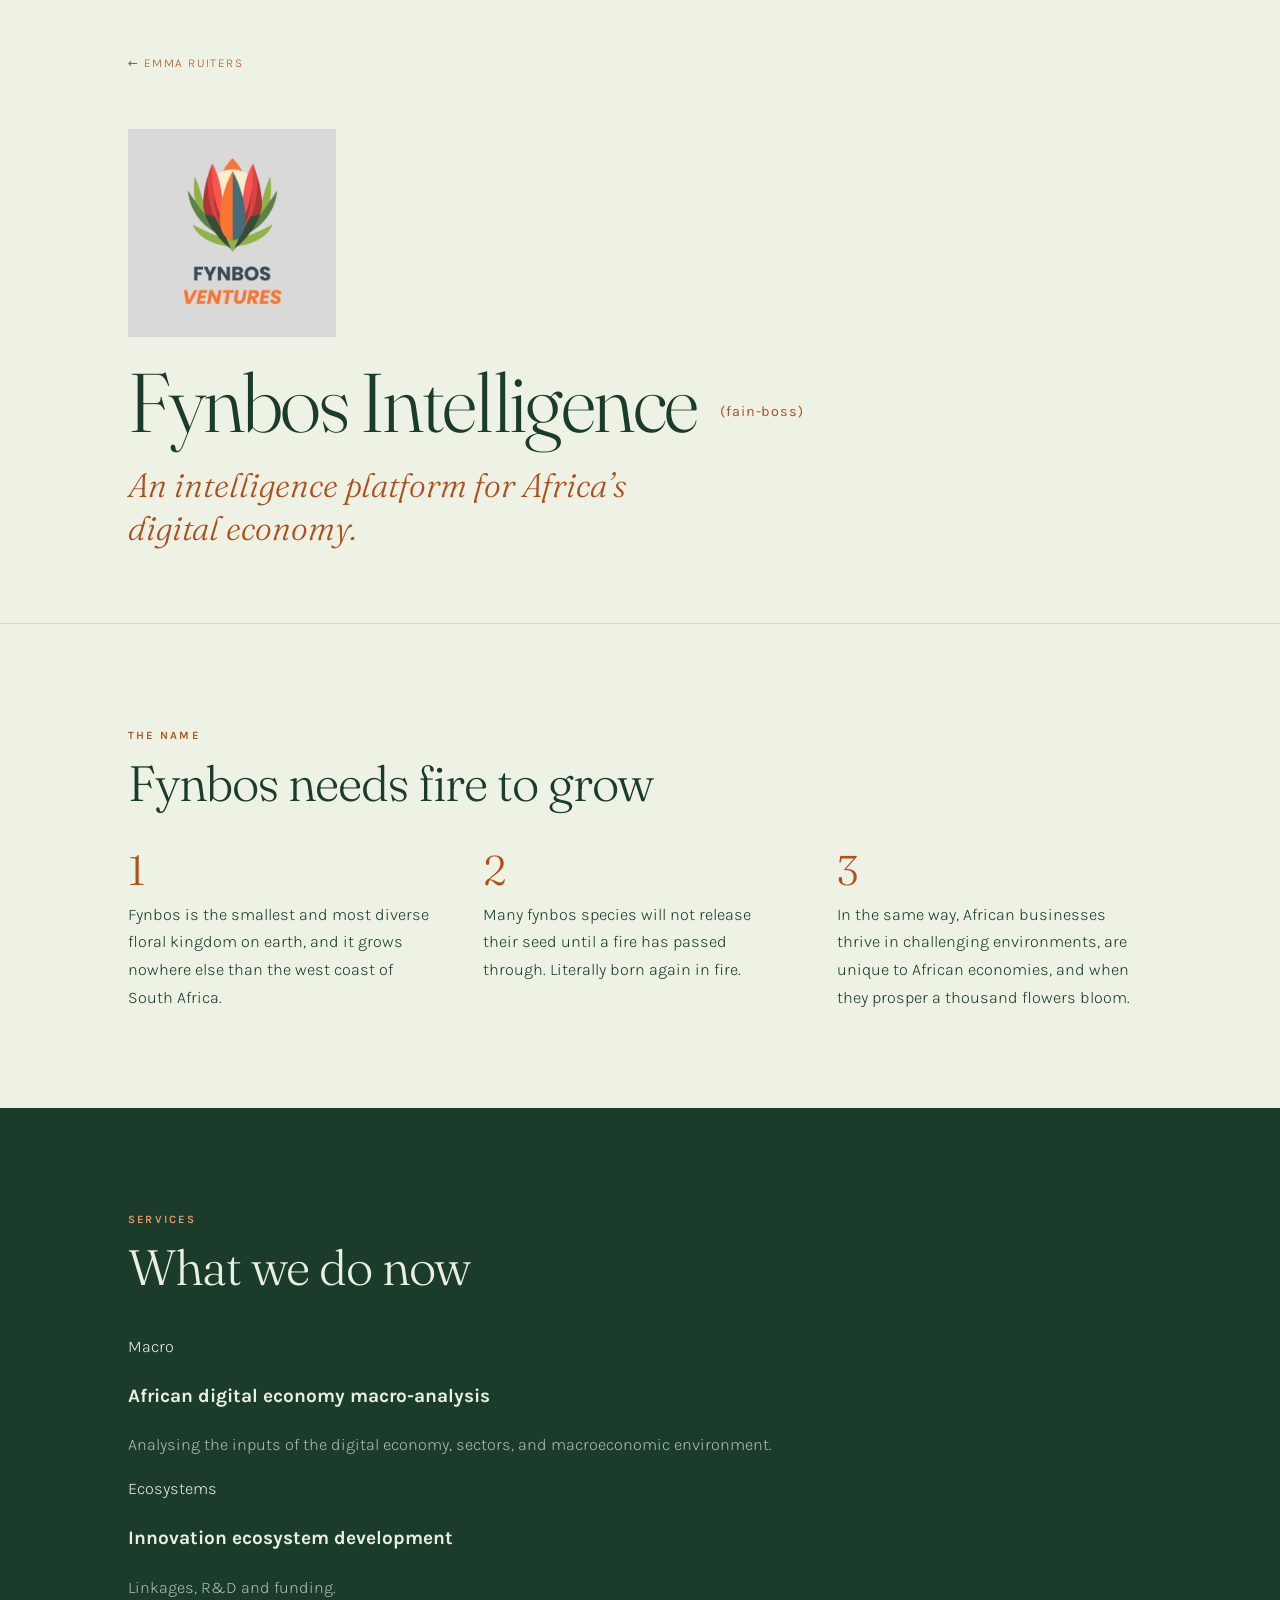
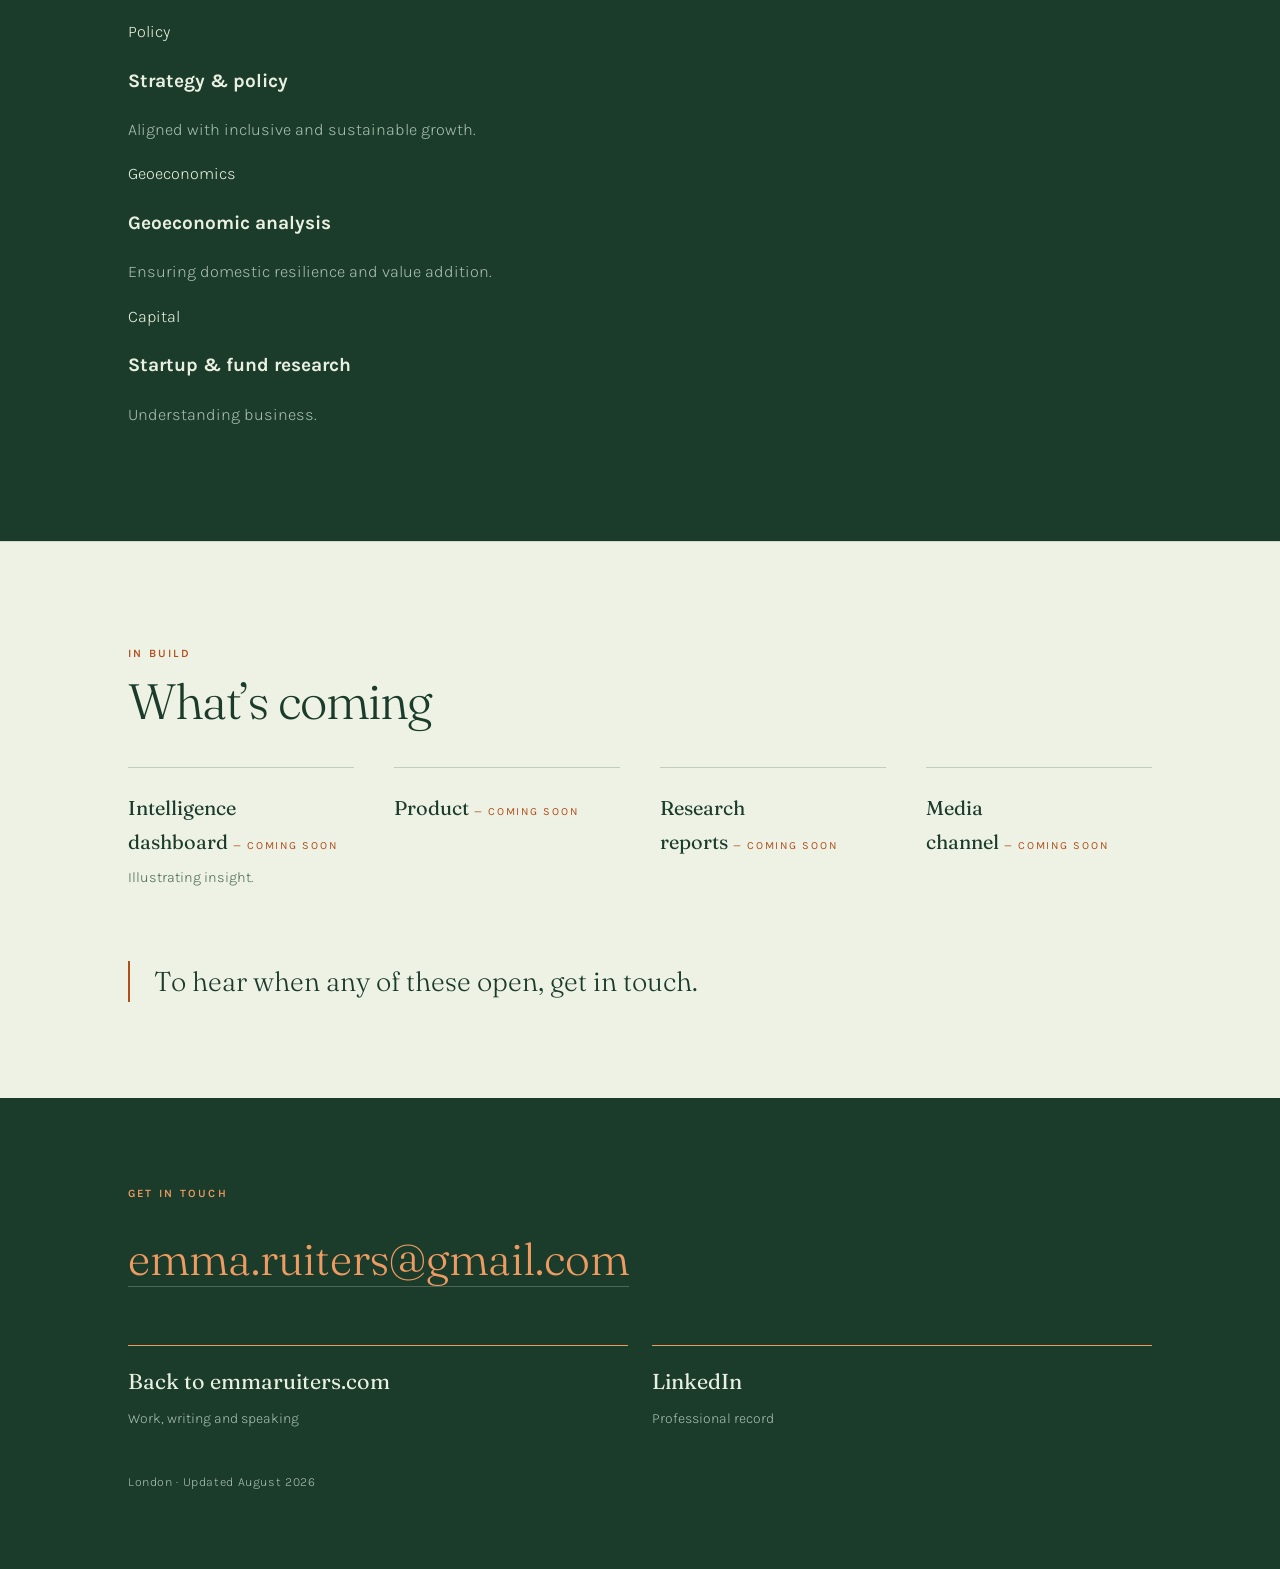
==== fynbos.html @ e7393986 "Add files via upload" ====
<!DOCTYPE html>
<!--
  ================================================================
  fynbos.html
  Styling comes from style.css, shared with every page.
  Search for TODO to find what needs writing.
  Photos go in images/fynbos/ and vanish cleanly if missing.
  ================================================================
-->
<html lang="en-GB">
<head>
<meta charset="utf-8">
<meta name="viewport" content="width=device-width, initial-scale=1">

<title>Fynbos Intelligence — Emma Ruiters</title>
<meta name="description" content="Fynbos Intelligence is an intelligence platform for Africa&rsquo;s digital economy: a data tool, a business pipeline directory and an angel network. Founded by Emma Ruiters.">
<link rel="canonical" href="https://emmaruiters.com/fynbos.html">
<meta name="theme-color" content="#EDF2E4">

<meta property="og:type" content="website">
<meta property="og:title" content="Fynbos Intelligence — Emma Ruiters">
<meta property="og:description" content="Fynbos Intelligence is an intelligence platform for Africa&rsquo;s digital economy: a data tool, a business pipeline directory and an angel network. Founded by Emma Ruiters.">
<meta property="og:url" content="https://emmaruiters.com/fynbos.html">

<link rel="icon" href="data:image/svg+xml,%3Csvg%20xmlns%3D%27http%3A%2F%2Fwww.w3.org%2F2000%2Fsvg%27%20viewBox%3D%270%200%2064%2064%27%3E%3Crect%20width%3D%2764%27%20height%3D%2764%27%20rx%3D%2711%27%20fill%3D%27%231B3B2B%27%2F%3E%3Crect%20y%3D%2752%27%20width%3D%2764%27%20height%3D%2712%27%20fill%3D%27%23B14E1B%27%2F%3E%3Cg%20fill%3D%27%23EDF2E4%27%3E%3Crect%20x%3D%2719%27%20y%3D%2714%27%20width%3D%279%27%20height%3D%2736%27%2F%3E%3Crect%20x%3D%2719%27%20y%3D%2714%27%20width%3D%2727%27%20height%3D%278%27%2F%3E%3Crect%20x%3D%2719%27%20y%3D%2728%27%20width%3D%2721%27%20height%3D%277%27%2F%3E%3Crect%20x%3D%2719%27%20y%3D%2742%27%20width%3D%2727%27%20height%3D%278%27%2F%3E%3C%2Fg%3E%3C%2Fsvg%3E" type="image/svg+xml">
<link rel="icon" href="/favicon.ico" sizes="any">
<link rel="apple-touch-icon" href="/apple-touch-icon.png">

<link rel="preconnect" href="https://fonts.googleapis.com">
<link rel="preconnect" href="https://fonts.gstatic.com" crossorigin>
<link href="https://fonts.googleapis.com/css2?family=Fraunces:opsz,wght@9..144,300;9..144,400;9..144,500;9..144,600&family=Karla:wght@300;400;500;600&display=swap" rel="stylesheet">

<link rel="stylesheet" href="/style.css">

<script>
function quiet(img){ img.onerror = null; var b = img.parentNode; if(b) b.remove(); }
</script>
</head>

<body>

<header class="fhero">
  <div class="wrap">
    <a class="crumb" href="/">&larr; Emma Ruiters</a>
    <div class="fhero-mark">
      <img src="images/fynbos.png" alt="Fynbos Intelligence" onerror="quiet(this)">
    </div>
    <h1>Fynbos Intelligence <span class="pron">fain-boss</span></h1>
    <p class="fhero-line">An intelligence platform for Africa&rsquo;s digital economy.</p>
  </div>
</header>

<!-- ═══ BANNER 1 ══════════════════════════════════════════════ -->
<section class="banner">
  <img src="images/fynbos/pexels-enginakyurt-31031546.jpg" alt="" onerror="quiet(this)">
  <div class="banner-txt"><span>TODO &mdash; banner one name</span></div>
</section>

<!-- ═══ NARRATIVE ═════════════════════════════════════════════ -->
<section class="band" id="narrative">
  <div class="wrap">
    <span class="label">The name</span>
    <h2 class="sec">Fynbos needs fire to grow</h2>

    <ol class="narr">
      <li>
        <p>Fynbos is the smallest and most diverse floral kingdom on earth, and it grows nowhere else than the west coast of South Africa.</p>
      </li>
      <li>
        <p>Many fynbos species will not release their seed until a fire has passed through. Literally born again in fire.</p>
      </li>
      <li>
        <p>In the same way, African businesses thrive in challenging environments, are unique to African economies, and when they prosper a thousand flowers bloom.</p>
      </li>
    </ol>
  </div>
</section>

<!-- ═══ BANNER 2 ══════════════════════════════════════════════ -->
<section class="banner">
  <img src="images/fynbos/pexels-marlinclark-2704426.jpg" alt="" onerror="quiet(this)">
  <div class="banner-txt"><span>TODO &mdash; banner two name</span></div>
</section>

<!-- ═══ SERVICES ══════════════════════════════════════════════ -->
<section class="band band--alt" id="services">
  <div class="wrap">
    <span class="label">Services</span>
    <h2 class="sec">What we do now</h2>

    <div class="pillars">
      <article>
        <span class="tag">Macro</span>
        <h3>African digital economy macro-analysis</h3>
        <p>Analysing the inputs of the digital economy, sectors, and macroeconomic environment.</p>
      </article>
      <article>
        <span class="tag">Ecosystems</span>
        <h3>Innovation ecosystem development</h3>
        <p>Linkages, R&amp;D and funding.</p>
      </article>
      <article>
        <span class="tag">Policy</span>
        <h3>Strategy &amp; policy</h3>
        <p>Aligned with inclusive and sustainable growth.</p>
      </article>
      <article>
        <span class="tag">Geoeconomics</span>
        <h3>Geoeconomic analysis</h3>
        <p>Ensuring domestic resilience and value addition.</p>
      </article>
      <article>
        <span class="tag">Capital</span>
        <h3>Startup &amp; fund research</h3>
        <p>Understanding business.</p>
      </article>
    </div>
  </div>
</section>

<!-- ═══ BANNER 3 ══════════════════════════════════════════════ -->
<section class="banner">
  <img src="images/fynbos/pexels-mimi-3458731-33785819.jpg" alt="" onerror="quiet(this)">
  <div class="banner-txt"><span>TODO &mdash; banner three name</span></div>
</section>

<!-- ═══ IN BUILD ══════════════════════════════════════════════ -->
<section class="band" id="coming">
  <div class="wrap">
    <span class="label">In build</span>
    <h2 class="sec">What&rsquo;s coming</h2>

    <ul class="soonlist">
      <li><b>Intelligence dashboard</b><span>Illustrating insight.</span></li>
      <li><b>Product</b><span></span></li>
      <li><b>Research reports</b><span></span></li>
      <li><b>Media channel</b><span></span></li>
    </ul>

    <p class="stance" style="margin:3rem 0 0">To hear when any of these open, <a href="mailto:emma.ruiters@gmail.com?subject=Fynbos%20Intelligence">get in touch</a>.</p>
  </div>
</section>

<footer>
  <div class="wrap">
    <span class="label">Get in touch</span>
    <p style="margin:1rem 0 0"><a class="mail" href="mailto:emma.ruiters@gmail.com?subject=Fynbos%20Intelligence">emma.ruiters@gmail.com</a></p>
    <ul class="links" style="margin-top:3rem">
      <li><a href="/"><strong>Back to emmaruiters.com</strong><span>Work, writing and speaking</span></a></li>
      <li><a href="https://www.linkedin.com/in/emma-ruiters-916a2a141/"><strong>LinkedIn</strong><span>Professional record</span></a></li>
    </ul>
    <p class="fine">London &middot; Updated August 2026</p>
  </div>
</footer>

</body>
</html>
---- style.css ----
/* ═══ tokens ═══════════════════════════════════════════════════ */
:root{
  /* --- light ground ------------------------------------------ */
  --mint:   #edf2e4;   /* page background, warm pale mint        */
  --mint2:  #f7f8ef;   /* card surface on the light bands        */
  --mint3:  #163122;   /* card surface inside the dark bands     */
  --ink:    #1b3b2b;   /* text on mint                           */
  --dim:    #4e6a57;   /* secondary text on mint                 */
  --burnt:  #b14e1b;   /* accent on mint                         */
  --burnt-lt: #c0561f;

  /* --- dark ground ------------------------------------------- */
  --green:    #1b3b2b; /* dark green blocks and footer           */
  --green-lt: #2a5c43;
  --on-dark:     #e9f0e2;
  --on-dark-dim: #a8bfaf;
  --accent-dark: #ee9b62;

  --hair:      rgba(27,59,43,.20);
  --hair-dark: rgba(233,240,226,.24);

  --display:"Fraunces", Georgia, serif;
  --body:"Karla", system-ui, sans-serif;

  --pad: 2rem;
  --max: 68rem;
}

*{box-sizing:border-box}
html{scroll-behavior:smooth; -webkit-text-size-adjust:100%}
body{
  margin:0;
  background:var(--mint);
  color:var(--ink);
  font-family:var(--body);
  font-size:1.02rem;
  line-height:1.7;
  font-weight:300;
  -webkit-font-smoothing:antialiased;
}
.wrap{max-width:var(--max); margin:0 auto; padding:0 var(--pad)}
a{color:inherit; text-decoration:none}
a:focus-visible{outline:2px solid var(--burnt); outline-offset:4px; border-radius:3px}
img{max-width:100%; display:block}

.label{
  font-family:var(--body); font-size:.7rem; font-weight:600;
  letter-spacing:.2em; text-transform:uppercase; color:var(--burnt);
}
footer .label{color:#F0B58C}
.fill{border-bottom:1px dotted var(--burnt); color:var(--burnt-lt)}

h2.sec{
  font-family:var(--display); font-weight:300;
  font-size:clamp(2rem,5vw,3.1rem); line-height:1.05;
  letter-spacing:-.02em; margin:.6rem 0 2.5rem;
}

/* ═══ nav ══════════════════════════════════════════════════════ */
.nav{
  position:sticky; top:0; z-index:50;
  background:rgba(237,242,228,.92);
  backdrop-filter:blur(10px);
  border-bottom:1px solid var(--hair);
}
.nav .wrap{display:flex; align-items:center; justify-content:space-between; gap:1rem; height:4.2rem}

/* wordmark: hidden over the splash, fades in once you scroll past it */
.nav .mark{
  display:flex; align-items:center; gap:.6rem;
  opacity:0; transform:translateY(-4px); pointer-events:none;
  transition:opacity .35s ease, transform .35s ease;
}
.nav .mark.show{opacity:1; transform:none; pointer-events:auto}
.nav .mark svg{width:1.35rem; height:1.35rem; flex:0 0 auto; border-radius:4px}
.nav .mark span{
  font-family:var(--display); font-size:1.05rem; font-weight:400;
  letter-spacing:.01em; color:var(--ink); white-space:nowrap;
}
.nav .mark b{color:var(--burnt); font-weight:400}
.nav .mark:hover span{color:var(--burnt)}
@media (max-width:820px){ .nav .mark{opacity:1; transform:none; pointer-events:auto} }
.nav ul{display:flex; align-items:center; gap:1.6rem; list-style:none; margin:0; padding:0}
.nav ul a{
  font-size:.82rem; font-weight:500; letter-spacing:.06em; color:var(--dim);
  padding-bottom:3px; border-bottom:1px solid transparent; transition:color .2s,border-color .2s;
}
.nav ul a:hover{color:var(--ink); border-color:var(--burnt)}
@media (max-width:820px){
  .nav ul li.hide-sm{display:none}
  .nav .wrap{height:3.6rem}
}

/* ═══ hero ═════════════════════════════════════════════════════ */
.hero{
  position:relative; overflow:hidden;
  min-height:calc(100svh - 4.2rem);
  display:flex; flex-direction:column; justify-content:center;
  padding:3.5rem 0 2rem;
}
.hero .grid{display:grid; grid-template-columns:1.15fr .85fr; gap:4rem; align-items:center}
.hero h1{
  font-family:var(--display); font-weight:300;
  font-size:clamp(3rem, 8.5vw, 6rem);
  line-height:.92; letter-spacing:-.03em;
  margin:1rem 0 1.5rem; color:var(--ink);
}
.hero h1 span{display:block; color:var(--burnt)}
.hero .thesis{
  font-family:var(--display); font-weight:300;
  font-size:clamp(1.15rem, 2.3vw, 1.5rem);
  line-height:1.45; color:var(--ink); max-width:32ch; margin:0 0 2rem;
}

/* scroll cue */
.cue{
  display:flex; align-items:center; gap:.7rem;
  margin:3rem auto 0; width:max-content;
  font-size:.68rem; letter-spacing:.22em; text-transform:uppercase;
  color:var(--dim); opacity:.8; transition:opacity .2s, color .2s;
}
.cue:hover{opacity:1; color:var(--burnt)}
.cue svg{width:13px; height:22px; fill:none; stroke:var(--burnt);
  stroke-width:2; stroke-linecap:round; stroke-linejoin:round;
  animation:nudge 2.2s ease-in-out infinite}
@keyframes nudge{0%,100%{transform:translateY(0)} 50%{transform:translateY(4px)}}
@media (prefers-reduced-motion:reduce){ .cue svg{animation:none} }
.hero .thesis{
  font-family:var(--display); font-weight:300; font-size:clamp(1.15rem,2.3vw,1.5rem);
  line-height:1.45; color:var(--ink); max-width:32ch; margin:0 0 1.5rem;
}
.hero .sub{color:var(--dim); max-width:42ch; margin:0 0 2.2rem; font-size:.98rem}
.hero .cta{display:flex; gap:.8rem; flex-wrap:wrap}
.btn{
  display:inline-block; padding:.7rem 1.4rem; font-size:.85rem; font-weight:600;
  letter-spacing:.06em; border:1px solid var(--burnt); color:var(--burnt);
  transition:background .2s,color .2s;
}
.btn:hover{background:var(--burnt); color:var(--mint)}
.btn.solid{background:var(--burnt); color:var(--mint)}
.btn.solid:hover{background:var(--burnt-lt)}

/* portrait frame — arched top, gold hairline */
.portrait{position:relative}
.portrait .frame{
  position:relative; aspect-ratio:1/1;
  border:1px solid var(--hair);
  border-radius:14rem 14rem 3px 3px;
  overflow:hidden; background:var(--mint2);
}
.portrait .frame img{width:100%; height:100%; object-fit:cover; object-position:center top}
.portrait::after{
  content:""; position:absolute; inset:auto -1rem -1rem auto;
  width:60%; height:60%; border-right:1px solid var(--hair); border-bottom:1px solid var(--hair);
  border-radius:0 0 3px 0; pointer-events:none;
}

/* ═══ the three geographies (signature) ════════════════════════ */
.geo{
  display:grid; grid-template-columns:repeat(3,1fr); gap:2rem;
  margin-top:2.75rem; padding-top:2rem; border-top:1px solid var(--hair);
}
.geo figure{margin:0; text-align:center}
.geo svg{width:100%; height:auto; max-height:8.5rem; overflow:visible}
.geo .shape{
  fill:var(--green); fill-opacity:0;
  stroke:var(--burnt); stroke-width:.9; stroke-linejoin:round;
  stroke-dasharray:1400; stroke-dashoffset:1400;
  animation:trace 2.4s cubic-bezier(.6,0,.2,1) forwards, wash 1.2s ease 1.5s forwards;
}
@keyframes trace{to{stroke-dashoffset:0}}
@keyframes wash{to{fill-opacity:.85}}
.geo .pin{fill:var(--burnt); opacity:0; animation:pop .5s ease 2.1s forwards}
@keyframes pop{to{opacity:1}}
.geo figcaption{margin-top:1rem}
.geo .place{
  font-family:var(--display); font-size:1.15rem; font-weight:400; display:block;
}
.geo .role{font-size:.8rem; color:var(--dim); letter-spacing:.04em}
@media (max-width:820px){
  .hero{min-height:auto; padding:2.5rem 0 2.5rem}
  .hero .grid{grid-template-columns:1fr; gap:2.5rem}
  .cue{display:none}
  .portrait{max-width:19rem}
  .geo{gap:1rem; margin-top:3rem}
  .geo svg{max-height:5.5rem}
  .geo .place{font-size:.95rem}
  .geo .role{font-size:.7rem}
}

/* ═══ sections ═════════════════════════════════════════════════ */
.band{position:relative; padding:6rem 0; border-top:1px solid rgba(18,61,44,.13)}
.band--alt{background:var(--mint2)}
/* faint outline watermark behind a section */
.band .mark-bg{
  position:absolute; right:-4rem; top:50%; transform:translateY(-50%);
  width:38rem; max-width:60%; opacity:.11; pointer-events:none; z-index:0;
}
.band .mark-bg path{fill:var(--green-lt)}
.band .wrap{position:relative; z-index:1}

/* ═══ profile ══════════════════════════════════════════════════ */
.profile{display:grid; grid-template-columns:.8fr 1.2fr; gap:3.5rem; align-items:start}
.profile p{margin:0 0 1.15rem; color:var(--ink); font-size:1.02rem}
.profile p.lead{font-family:var(--display); font-size:1.3rem; line-height:1.5; font-weight:300}
.chips{display:flex; flex-wrap:wrap; gap:.5rem; margin-top:1.8rem; padding:0; list-style:none}
.chips li{
  font-size:.75rem; letter-spacing:.08em; text-transform:uppercase; font-weight:500;
  border:1px solid var(--hair); color:var(--dim); padding:.35rem .7rem; border-radius:2px;
}
@media (max-width:820px){ .profile{grid-template-columns:1fr; gap:2rem} }

/* ═══ achievements ═════════════════════════════════════════════ */
.wins{display:grid; grid-template-columns:repeat(auto-fit,minmax(13rem,1fr)); gap:0; margin-top:3rem}
.wins div{padding:1.75rem 1.5rem 1.75rem 0; border-top:1px solid var(--hair)}
.wins b{
  display:block; font-family:var(--display); font-weight:400;
  font-size:2.6rem; line-height:1; color:var(--burnt); margin-bottom:.5rem;
}
.wins span{font-size:.92rem; color:var(--dim); display:block; max-width:22ch}

/* ═══ publications ═════════════════════════════════════════════ */
.pubs{list-style:none; margin:0; padding:0}
.pubs li{padding:1.7rem 0; border-bottom:1px solid rgba(18,61,44,.15)}
.pubs li:first-child{padding-top:0}
.pubs h3{
  font-family:var(--display); font-weight:400; font-size:1.35rem; line-height:1.35;
  margin:0 0 .35rem; max-width:52ch;
}
.pubs h3 a{border-bottom:1px solid var(--hair); transition:border-color .2s,color .2s}
.pubs h3 a:hover{color:var(--burnt); border-color:var(--burnt)}
.pubs .meta{margin:0; font-size:.86rem; color:var(--dim); letter-spacing:.03em}

/* ═══ portfolio ════════════════════════════════════════════════ */
.folio{display:grid; grid-template-columns:repeat(auto-fit,minmax(18rem,1fr)); gap:1.75rem}
.folio article{
  background:var(--mint); border:1px solid var(--hair);
  display:flex; flex-direction:column; transition:border-color .25s, transform .25s;
}
.band--alt .folio article{background:var(--mint3)}
.folio article:hover{border-color:var(--burnt); transform:translateY(-3px)}
.shot{aspect-ratio:16/10; background:#fff; position:relative; overflow:hidden}
.shot img{width:100%; height:100%; object-fit:contain; padding:1.6rem}
.folio .txt{padding:1.4rem 1.5rem 1.6rem}
.folio h3{font-family:var(--display); font-weight:400; font-size:1.3rem; margin:0 0 .15rem}
.folio .kind{font-size:.72rem; letter-spacing:.16em; text-transform:uppercase; color:var(--burnt); display:block; margin-bottom:.7rem}
.folio p{margin:0 0 1rem; font-size:.93rem; color:var(--dim)}
.folio .go{font-size:.8rem; font-weight:600; letter-spacing:.06em; color:var(--burnt)}
.folio .go::after{content:" →"}
.folio .go.soon{
  color:var(--burnt); opacity:.75; cursor:default;
  border-bottom:1px dashed var(--burnt); padding-bottom:2px;
}
.folio .go.soon::after{content:""}
.band--alt .folio .go.soon{color:var(--accent-dark); border-bottom-color:var(--accent-dark)}



/* === pull quote ================================================ */
.stance{font-family:var(--display); font-weight:300;
  font-size:clamp(1.2rem,2.6vw,1.7rem); line-height:1.5; max-width:46ch;
  margin:0 0 3rem; color:var(--ink); padding-left:1.5rem;
  border-left:2px solid var(--burnt)}

/* === roles list ================================================ */
.roles{list-style:none; margin:0; padding:0}
.roles li{padding:1.9rem 0; border-bottom:1px solid var(--hair)}
.roles li:first-child{padding-top:0}
.roles li:last-child{border-bottom:none}
.roles .org{font-family:var(--display); font-weight:400; font-size:1.45rem;
  display:block; line-height:1.25; margin-bottom:.2rem}
.roles .pos{display:block; font-size:.78rem; letter-spacing:.13em;
  text-transform:uppercase; color:var(--burnt); margin-bottom:.7rem}
.roles p{margin:0; font-size:.96rem; color:var(--dim); max-width:62ch}



/* === events =================================================== */
.evts{list-style:none; margin:0 0 .5rem; padding:0}
.evts li{display:flex; gap:1.5rem; align-items:flex-start;
  padding:1.5rem 0; border-bottom:1px solid var(--hair)}
.evts li:last-child{border-bottom:none}
.evts li.extra{display:none}
.evts li.extra.on{display:flex}
.thumb{flex:0 0 8.5rem; aspect-ratio:4/3; background:var(--mint2);
  border:1px solid var(--hair); overflow:hidden}
.thumb img{width:100%; height:100%; object-fit:contain; display:block; padding:.25rem}
.ev-txt{flex:1 1 auto; min-width:0}
.ev-role{display:block; font-size:.68rem; letter-spacing:.18em;
  text-transform:uppercase; color:var(--burnt); margin-bottom:.4rem}
.evts h3{font-family:var(--display); font-weight:400; font-size:1.22rem;
  line-height:1.3; margin:0 0 .3rem; max-width:54ch}
.evts h3 a{border-bottom:1px solid var(--hair)}
.evts h3 a:hover{color:var(--burnt); border-color:var(--burnt)}
.evts .meta{margin:0; font-size:.85rem; color:var(--dim); letter-spacing:.02em}
.ev-desc{margin:.5rem 0 0; font-size:.9rem; color:var(--dim); max-width:56ch}
.more{
  margin-top:1.5rem; background:none; border:1px solid var(--burnt);
  color:var(--burnt); font-family:var(--body); font-size:.78rem; font-weight:600;
  letter-spacing:.1em; text-transform:uppercase; padding:.65rem 1.3rem;
  cursor:pointer; border-radius:2px; transition:background .2s, color .2s;
}
.more:hover{background:var(--burnt); color:var(--mint)}
.band--alt .thumb{background:#122a1d; border-color:var(--hair-dark)}
.band--alt .ev-role{color:var(--accent-dark)}
.band--alt .evts li{border-color:var(--hair-dark)}
.band--alt .evts h3{color:var(--on-dark)}
.band--alt .evts h3 a{border-bottom-color:var(--hair-dark)}
.band--alt .evts h3 a:hover{color:var(--accent-dark); border-color:var(--accent-dark)}
.band--alt .evts .meta, .band--alt .ev-desc{color:var(--on-dark-dim)}
.band--alt .more{border-color:var(--accent-dark); color:var(--accent-dark)}
.band--alt .more:hover{background:var(--accent-dark); color:var(--green)}
@media (max-width:600px){
  .evts li{gap:1rem}
  .thumb{flex:0 0 5.5rem}
}

/* === courses =================================================== */
.unis{list-style:none; margin:0 0 .5rem; padding:0}
.unis li{
  display:grid; grid-template-columns:8.5rem 1fr; gap:0 1.75rem;
  align-items:center; padding:1.35rem 0; border-bottom:1px solid var(--hair);
}
.unis li:last-child{border-bottom:none}
.crest{
  position:relative; aspect-ratio:3/2; background:#fff;
  border:1px solid var(--hair); overflow:hidden;
}
.crest img{width:100%; height:100%; object-fit:contain; padding:.6rem}
.unis p{margin:0; font-size:1rem; color:var(--ink); max-width:52ch}
.band--alt .unis p{color:var(--on-dark)}
.band--alt .unis li{border-color:var(--hair-dark)}
@media (max-width:600px){
  .unis li{grid-template-columns:5.5rem 1fr; gap:0 1.1rem}
  .unis p{font-size:.94rem}
}

/* === plain lists =============================================== */
.plain{list-style:none; margin:0 0 .5rem; padding:0}
.plain li{padding:.55rem 0 .55rem 1.15rem; position:relative;
  color:var(--dim); font-size:.95rem; max-width:60ch}
.plain li::before{content:""; position:absolute; left:0; top:1.35em;
  width:5px; height:5px; background:var(--burnt); border-radius:50%}
.band--alt .plain li{color:var(--on-dark-dim)}
.band--alt .plain li::before{background:var(--accent-dark)}

/* === credentials =============================================== */
.creds{max-width:100%}
.creds .subhead:first-child{margin-top:0}
.creds p{margin:0 0 .4rem; color:var(--dim)}

/* === subheads ================================================== */
.subhead{font-family:var(--body); font-size:.74rem; font-weight:600;
  letter-spacing:.2em; text-transform:uppercase; color:var(--ink);
  margin:2.2rem 0 .6rem}
.subhead.accent{color:var(--burnt); margin:3rem 0 1.2rem; padding-bottom:.6rem;
  border-bottom:1px solid var(--hair)}

/* image placeholder ============================================= */
/* image placeholder shown when a file is missing */
.ph{
  position:absolute; inset:0; display:flex; flex-direction:column;
  align-items:center; justify-content:center; gap:.4rem; text-align:center;
  border:1px dashed var(--hair); color:var(--burnt); background:var(--mint2);
  font-size:.72rem; letter-spacing:.1em; text-transform:uppercase; padding:1rem;
}
.ph small{display:block; text-transform:none; letter-spacing:.02em; color:var(--dim); font-size:.72rem}

/* ═══ elsewhere ════════════════════════════════════════════════ */
.links{display:grid; grid-template-columns:repeat(auto-fit,minmax(14rem,1fr)); gap:1.5rem; list-style:none; margin:0; padding:0}
.links a{display:block; padding-top:1.1rem; border-top:1px solid var(--burnt); transition:opacity .2s}
.links strong{font-family:var(--display); font-weight:400; font-size:1.35rem; display:block; margin-bottom:.2rem}
.links span{font-size:.88rem; color:var(--dim)}
.links a:hover strong{color:var(--burnt)}

/* ═══ footer ═══════════════════════════════════════════════════ */
footer{padding:5rem 0 4rem; background:var(--green); color:#E8F2EB}
footer .fine, footer .links span{color:rgba(232,242,235,.72)}
footer .links a{border-top-color:rgba(232,242,235,.5)}
footer .mail{
  font-family:var(--display); font-weight:300; font-size:clamp(1.6rem,5vw,2.8rem);
  color:#F0B58C; border-bottom:1px solid rgba(232,242,235,.35);
}
footer .mail:hover{border-color:var(--burnt)}
footer .fine{margin-top:2.5rem; font-size:.78rem; color:var(--dim); letter-spacing:.05em}

/* ═══ scroll reveal ════════════════════════════════════════════ */
.rise{opacity:0; transform:translateY(18px); transition:opacity .7s ease, transform .7s ease}
.rise.on{opacity:1; transform:none}

@media (prefers-reduced-motion:reduce){
  html{scroll-behavior:auto}
  .rise{opacity:1; transform:none; transition:none}
  .geo .shape{animation:none; stroke-dashoffset:0; fill-opacity:.85}
  .geo .pin{animation:none; opacity:1}
  .folio article:hover{transform:none}
}

/* ═══ dark blocks ══════════════════════════════════════════════
   Alternate sections become solid dark green with light type.
   Everything below is the inverted colour set for those bands.
   ═══════════════════════════════════════════════════════════ */
.band--alt{background:var(--green); color:var(--on-dark); border-top:none}
.band--alt h2.sec,
.band--alt .roles .org,
.band--alt .pubs h3,
.band--alt .folio h3,
.band--alt .upnext h3,
.band--alt .subhead{color:var(--on-dark)}
.band--alt p,
.band--alt .roles p,
.band--alt .pubs .meta,
.band--alt .folio p{color:var(--on-dark-dim)}
.band--alt .label,
.band--alt .roles .pos,
.band--alt .folio .kind,
.band--alt .folio .go,
.band--alt .subhead.accent,
.band--alt .upnext .when{color:var(--accent-dark)}
.band--alt .stance{color:var(--on-dark); border-left-color:var(--accent-dark)}
.band--alt .roles li,
.band--alt .pubs li,
.band--alt .subhead.accent,
.band--alt .upnext article{border-color:var(--hair-dark)}
.band--alt .pubs h3 a{border-bottom-color:var(--hair-dark)}
.band--alt .pubs h3 a:hover{color:var(--accent-dark); border-color:var(--accent-dark)}
.band--alt .chips li{border-color:var(--hair-dark); color:var(--on-dark-dim)}
.band--alt .folio article{background:var(--mint3); border-color:var(--hair-dark)}
.band--alt .folio article:hover{border-color:var(--accent-dark)}
.band--alt .shot{background:#122a1d}
.band--alt .ph{border-color:var(--hair-dark); color:var(--accent-dark); background:#122a1d}
.band--alt .ph small{color:var(--on-dark-dim)}
.band--alt .mark-bg path{fill:var(--on-dark)}
.band--alt .mark-bg{opacity:.10}

/* "coming soon" states — present, but not yet clickable */
footer .links .soon-link{
  display:block; padding-top:1.1rem;
  border-top:1px dashed var(--accent-dark); opacity:.72;
}
footer .links .soon-link strong{
  font-family:var(--display); font-weight:400; font-size:1.35rem;
  display:block; margin-bottom:.2rem; color:var(--on-dark);
}
footer .links .soon-link span{font-size:.88rem; color:var(--on-dark-dim)}

/* footer sits on the same dark ground */
footer{background:var(--green); color:var(--on-dark); border-top:none}
footer .label{color:var(--accent-dark)}
footer .mail{color:var(--accent-dark); border-bottom-color:var(--hair-dark)}
footer .mail:hover{border-color:var(--accent-dark)}
footer .fine, footer .links span{color:var(--on-dark-dim)}
footer .links a{border-top-color:var(--accent-dark)}
footer .links strong{color:var(--on-dark)}
footer .links a:hover strong{color:var(--accent-dark)}


/* === perspective =============================================== */
.views{list-style:none; counter-reset:v; margin:0 0 3rem; padding:0}
.views li{counter-increment:v; position:relative;
  padding:1.7rem 0 1.7rem 3.2rem; border-bottom:1px solid var(--hair)}
.views li:first-child{padding-top:0}
.views li:last-child{border-bottom:none}
.views li::before{content:counter(v,decimal-leading-zero);
  position:absolute; left:0; top:1.7rem;
  font-family:var(--mono,var(--body)); font-size:.72rem; font-weight:600;
  letter-spacing:.1em; color:var(--burnt)}
.views li:first-child::before{top:0}
.views p{margin:0 0 .6rem; max-width:48ch;
  font-family:var(--display); font-weight:300;
  font-size:clamp(1.1rem,2.2vw,1.4rem); line-height:1.4; color:var(--ink)}
.views .srcs{font-size:.8rem; color:var(--dim); letter-spacing:.02em}
.views .srcs a{border-bottom:1px solid var(--hair)}
.views .srcs a:hover{color:var(--burnt); border-color:var(--burnt)}
.band--alt .views p{color:var(--on-dark)}
.band--alt .views li{border-color:var(--hair-dark)}
.band--alt .views li::before, .band--alt .views .srcs a:hover{color:var(--accent-dark)}
.band--alt .views .srcs{color:var(--on-dark-dim)}

.statline{display:flex; flex-wrap:wrap; gap:.6rem 2.5rem; list-style:none;
  margin:0; padding:1.5rem 0 0; border-top:1px solid var(--hair)}
.statline li{font-size:.85rem; color:var(--dim)}
.statline b{font-family:var(--display); font-weight:400; font-size:1.35rem;
  color:var(--burnt); margin-right:.3rem}
.band--alt .statline{border-color:var(--hair-dark)}
.band--alt .statline li{color:var(--on-dark-dim)}
.band--alt .statline b{color:var(--accent-dark)}


/* === perspective: text left, numbers right ===================== */
.believe{display:grid; grid-template-columns:1.6fr .8fr; gap:4rem; align-items:start}
.claim{font-family:var(--display); font-weight:300;
  font-size:clamp(1.35rem,2.8vw,1.9rem); line-height:1.4;
  max-width:34ch; margin:.6rem 0 2.75rem; color:var(--ink)}
.themes ol{list-style:none; counter-reset:t; margin:0; padding:0}
.themes ol li{counter-increment:t; position:relative;
  padding:1.8rem 0 1.8rem 3rem; border-top:1px solid var(--hair)}
.themes ol li::before{content:counter(t,lower-roman) ".";
  position:absolute; left:0; top:2rem; font-size:.78rem; font-weight:600;
  letter-spacing:.1em; color:var(--burnt)}
.themes h3{font-family:var(--display); font-weight:400; font-size:1.25rem;
  line-height:1.3; margin:0 0 .55rem; color:var(--ink)}
.themes ol p{margin:0; font-size:.96rem; color:var(--dim); max-width:60ch}

.nums{position:sticky; top:6rem}
.nums h3{font-family:var(--body); font-size:.7rem; font-weight:600;
  letter-spacing:.2em; text-transform:uppercase; color:var(--burnt);
  margin:.6rem 0 1.25rem}
.nums ul{list-style:none; margin:0; padding:0}
.nums li{padding:1rem 0; border-top:1px solid var(--hair)}
.nums b{display:block; font-family:var(--display); font-weight:400;
  font-size:2.1rem; line-height:1; color:var(--ink); margin-bottom:.3rem}
.nums span{font-size:.84rem; color:var(--dim); display:block}

.band--alt .claim, .band--alt .themes h3, .band--alt .nums b{color:var(--on-dark)}
.band--alt .themes ol p, .band--alt .nums span{color:var(--on-dark-dim)}
.band--alt .themes ol li, .band--alt .nums li{border-color:var(--hair-dark)}
.band--alt .themes ol li::before, .band--alt .nums h3{color:var(--accent-dark)}

@media (max-width:900px){
  .believe{grid-template-columns:1fr; gap:2.5rem}
  .nums{position:static}
  .nums ul{display:grid; grid-template-columns:repeat(auto-fit,minmax(9rem,1fr)); gap:0 1.5rem}
}



/* === story: text and photo side by side, alternating =========== */
.story{margin-top:.5rem}
.storyblock{display:grid; grid-template-columns:1.2fr .8fr; gap:3rem;
  align-items:start; padding:2.5rem 0; border-top:1px solid var(--hair)}
.storyblock:first-child{border-top:none; padding-top:0}
.storyblock:nth-child(even) .story-fig{order:-1}
.storyblock .subhead{margin-top:0}
.story-txt p{max-width:62ch; margin:0 0 1.15rem; font-size:1.02rem}
.story-txt p:last-child{margin-bottom:0}
.story-fig{margin:0; position:sticky; top:5rem}
.story-fig .shotbox{aspect-ratio:3/2; background:var(--mint2);
  border:1px solid var(--hair); overflow:hidden}
.story-fig img{width:100%; height:100%; object-fit:cover; display:block}
.story-fig figcaption{margin-top:.6rem; font-size:.82rem; color:var(--dim)}
/* if the photo is missing the text simply fills the row */
.storyblock:not(:has(.story-fig)){grid-template-columns:1fr}
.band--alt .story-txt p{color:var(--on-dark)}
.band--alt .story-fig .shotbox{background:#122a1d; border-color:var(--hair-dark)}
.band--alt .story-fig figcaption{color:var(--on-dark-dim)}
.band--alt .storyblock{border-color:var(--hair-dark)}
@media (max-width:820px){
  .storyblock{grid-template-columns:1fr; gap:1.5rem; padding:2rem 0}
  .storyblock:nth-child(even) .story-fig{order:0}
  .story-fig{position:static}
}



/* .natural -> the frame takes the image's own proportions, so nothing
   is cropped and nothing is letterboxed. Use for infographics,
   posters and any tall image. */
.story-fig.natural .shotbox{aspect-ratio:auto; background:none; border:none}
.story-fig.natural img{height:auto; width:100%; object-fit:fill}

/* Per-photo fixes. Add the class to a single <figure class="story-fig ...">
   .fit  -> show the whole image, letterboxed. Best for portrait photos
            and posters that must not be cropped.
   .top  -> keep filling the frame but crop from the bottom, not the
            middle. Best when heads are being cut off.
   .low  -> as above, cropping from the top instead. */
.story-fig.fit .shotbox{background:var(--mint2)}
.story-fig.fit img{object-fit:contain; padding:.4rem}
.story-fig.top img{object-position:center top}
.story-fig.low img{object-position:center bottom}
.band--alt .story-fig.fit .shotbox{background:#122a1d}

/* === image carousel =========================================== */
.carousel{position:relative; margin:2rem 0 0}
.carousel-track{
  display:flex; gap:1rem; overflow-x:auto; scroll-behavior:smooth;
  scroll-snap-type:x mandatory; padding-bottom:.5rem;
  scrollbar-width:thin; scrollbar-color:var(--burnt) transparent;
}
.carousel-track::-webkit-scrollbar{height:4px}
.carousel-track::-webkit-scrollbar-thumb{background:var(--burnt); border-radius:2px}
.carousel-track figure{
  flex:0 0 min(30rem, 82%); margin:0; scroll-snap-align:start;
}
.carousel-track .shotbox{
  aspect-ratio:3/2; background:var(--mint2);
  border:1px solid var(--hair); overflow:hidden;
}
.carousel-track img{width:100%; height:100%; object-fit:cover; display:block}
.carousel-track figcaption{margin-top:.6rem; font-size:.85rem; color:var(--dim)}
.carousel-nav{display:flex; gap:.5rem; margin-top:1rem}
.carousel-nav button{
  width:2.4rem; height:2.4rem; border:1px solid var(--burnt); background:none;
  color:var(--burnt); cursor:pointer; border-radius:2px; font-size:1rem;
  line-height:1; transition:background .2s, color .2s;
}
.carousel-nav button:hover{background:var(--burnt); color:var(--mint)}
.carousel-nav button:disabled{opacity:.3; cursor:default}
.carousel-nav button:disabled:hover{background:none; color:var(--burnt)}
.band--alt .carousel-track .shotbox{background:#122a1d; border-color:var(--hair-dark)}
.band--alt .carousel-track figcaption{color:var(--on-dark-dim)}
.band--alt .carousel-nav button{border-color:var(--accent-dark); color:var(--accent-dark)}
.band--alt .carousel-nav button:hover{background:var(--accent-dark); color:var(--green)}
@media (prefers-reduced-motion:reduce){ .carousel-track{scroll-behavior:auto} }

/* ═══ project page (jlcsa.html) ════════════════════════════════ */
.crumb{display:inline-flex; align-items:center; gap:.5rem; font-size:.75rem;
  letter-spacing:.12em; text-transform:uppercase; color:var(--burnt); margin-bottom:1.5rem}
.crumb:hover{color:var(--ink)}



/* === Fynbos product page ====================================== */
.fhero{padding:3rem 0 4.5rem; text-align:left}
.fhero-mark{margin:2rem 0 1.5rem}
.fhero-mark img{max-width:13rem; height:auto; display:block}
.fhero h1{
  font-family:var(--display); font-weight:300;
  font-size:clamp(2.6rem, 7vw, 5.2rem); line-height:1;
  letter-spacing:-.03em; margin:0 0 1.2rem; color:var(--ink);
}
.fhero-line{
  font-family:var(--display); font-weight:300; font-style:italic;
  font-size:clamp(1.3rem, 3vw, 2.1rem); line-height:1.3;
  max-width:24ch; margin:0; color:var(--burnt);
}

/* full-bleed image bands */
.banner{position:relative; height:clamp(14rem, 30vh, 22rem); overflow:hidden;
  display:flex; align-items:center; justify-content:center; background:var(--green)}
.banner img{position:absolute; inset:0; width:100%; height:100%;
  object-fit:cover; opacity:.55}
.banner-txt{position:relative; z-index:1; text-align:center; padding:0 1.5rem}
.banner-txt span{
  font-family:var(--display); font-weight:300; color:#fff;
  font-size:clamp(1.6rem, 4.5vw, 3.2rem); line-height:1.15;
  letter-spacing:-.02em; text-shadow:0 2px 18px rgba(0,0,0,.45);
}

/* numbered narrative */
.narr{list-style:none; counter-reset:n; margin:0; padding:0;
  display:grid; grid-template-columns:repeat(auto-fit,minmax(16rem,1fr)); gap:2.5rem}
.narr li{counter-increment:n; position:relative; padding-top:3.2rem}
.narr li::before{content:counter(n);
  position:absolute; left:0; top:0;
  font-family:var(--display); font-weight:300; font-size:2.6rem;
  line-height:1; color:var(--burnt)}
.narr p{margin:0; font-size:1.02rem; color:var(--ink); max-width:34ch}
.band--alt .narr p{color:var(--on-dark)}
.band--alt .narr li::before{color:var(--accent-dark)}

/* in-build list */
.soonlist{list-style:none; margin:0; padding:0;
  display:grid; grid-template-columns:repeat(auto-fit,minmax(14rem,1fr)); gap:0 2.5rem}
.soonlist li{padding:1.4rem 0; border-top:1px solid var(--hair)}
.soonlist b{display:block; font-family:var(--display); font-weight:400;
  font-size:1.25rem; color:var(--ink); margin-bottom:.25rem}
.soonlist b::after{content:" — coming soon"; font-family:var(--body);
  font-size:.68rem; letter-spacing:.16em; text-transform:uppercase;
  color:var(--burnt); white-space:nowrap}
.soonlist span{font-size:.9rem; color:var(--dim)}
.band--alt .soonlist b{color:var(--on-dark)}
.band--alt .soonlist li{border-color:var(--hair-dark)}

/* === single-statement page (zenbu.html) ======================== */
.phero--solo{
  min-height:calc(100svh - 2rem);
  display:flex; flex-direction:column; justify-content:center;
}
.bigstate{
  font-family:var(--display); font-weight:300;
  font-size:clamp(1.7rem, 4.6vw, 3.4rem);
  line-height:1.25; letter-spacing:-.015em;
  max-width:20ch; margin:1.5rem 0 0; color:var(--ink);
}
.bigstate--sub{
  font-style:italic; color:var(--burnt);
  font-size:clamp(1.2rem, 2.6vw, 1.9rem); margin-top:2rem;
}
@media (max-width:820px){ .phero--solo{min-height:auto; padding:3rem 0 4rem} }

.pron{
  display:inline-block; font-family:var(--body); font-weight:400;
  font-size:.9rem; letter-spacing:.06em; color:var(--burnt);
  vertical-align:middle; margin-left:.7rem;
}
.pron::before{content:"("} .pron::after{content:")"}

.phero{padding:4rem 0 3rem}
.phero--bare{padding-top:2.5rem}
.phero--bare .crumb{font-family:var(--display); font-size:1rem;
  letter-spacing:.01em; text-transform:none; font-weight:400; margin-bottom:2.5rem}
.phero h1{font-family:var(--display); font-weight:300;
  font-size:clamp(2.4rem,6.5vw,4.4rem); line-height:1; letter-spacing:-.025em;
  margin:.5rem 0 1.2rem; color:var(--ink)}
.phero .standfirst{font-family:var(--display); font-weight:300;
  font-size:clamp(1.15rem,2.4vw,1.6rem); line-height:1.45; max-width:34ch; margin:0 0 2rem}

.stats{display:grid; grid-template-columns:repeat(auto-fit,minmax(9rem,1fr));
  gap:0 2rem; border-top:1px solid var(--hair); padding-top:2rem; margin-top:1rem}
.stats div{padding:.5rem 0}
.stats b{display:block; font-family:var(--display); font-weight:400;
  font-size:2.4rem; line-height:1; color:var(--burnt); margin-bottom:.4rem}
.stats span{font-size:.85rem; color:var(--dim)}
.band--alt .stats b{color:var(--accent-dark)}
.band--alt .stats span{color:var(--on-dark-dim)}
.band--alt .stats{border-color:var(--hair-dark)}

.prose p{max-width:62ch; margin:0 0 1.15rem; font-size:1.02rem}
.band--alt .prose p{color:var(--on-dark)}

/* responsive video embeds */
.vids{display:grid; grid-template-columns:repeat(auto-fit,minmax(19rem,1fr)); gap:1.75rem}
.vid{position:relative; aspect-ratio:16/9; background:#122a1d;
  border:1px solid var(--hair); overflow:hidden}
.vid iframe{position:absolute; inset:0; width:100%; height:100%; border:0}
.vid-cap{margin:.7rem 0 0; font-size:.88rem; color:var(--dim)}

/* photo gallery */
.gallery{display:grid; grid-template-columns:repeat(auto-fit,minmax(13rem,1fr)); gap:1.1rem}
.gallery figure{margin:0}
.gallery .shotbox{aspect-ratio:4/3; background:var(--mint2);
  border:1px solid var(--hair); overflow:hidden}
.gallery img{width:100%; height:100%; object-fit:cover; display:block}
.gallery figcaption{margin-top:.55rem; font-size:.82rem; color:var(--dim)}
.band--alt .gallery .shotbox{background:#122a1d; border-color:var(--hair-dark)}
.band--alt .gallery figcaption{color:var(--on-dark-dim)}
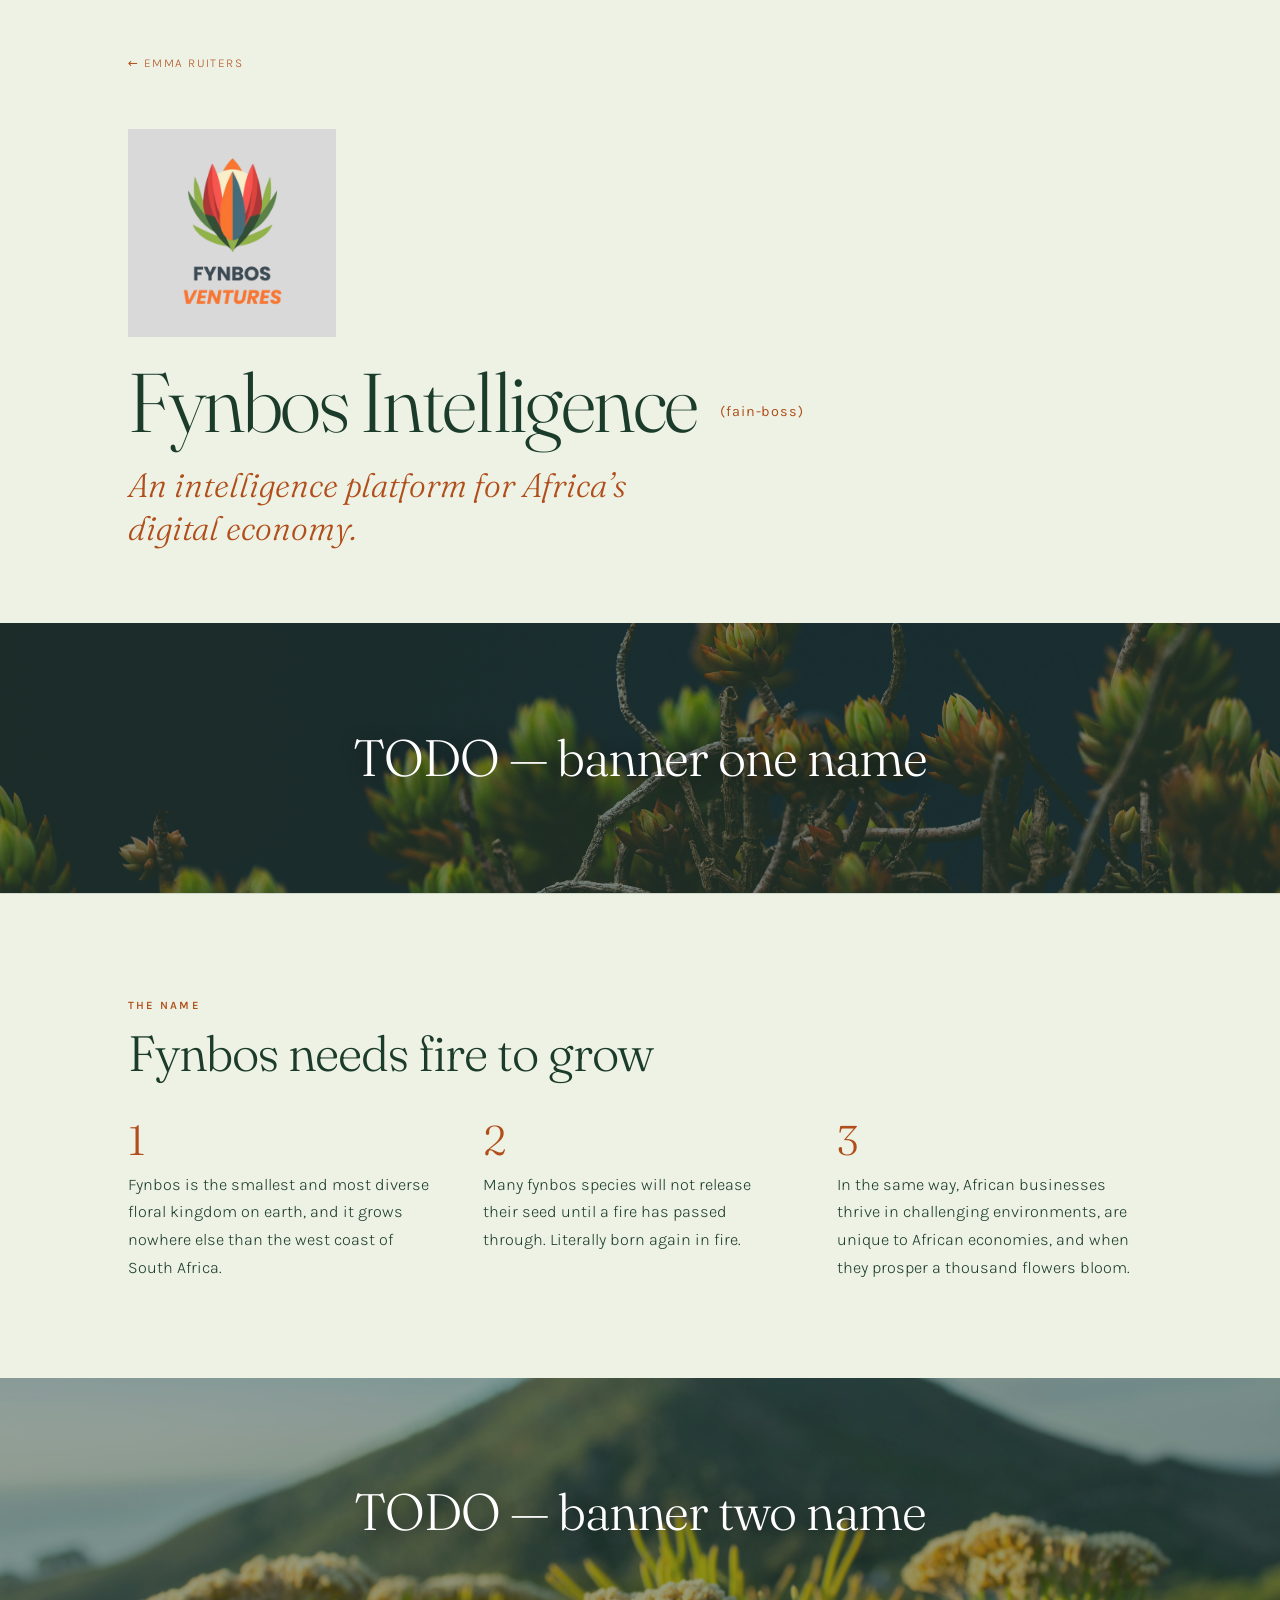
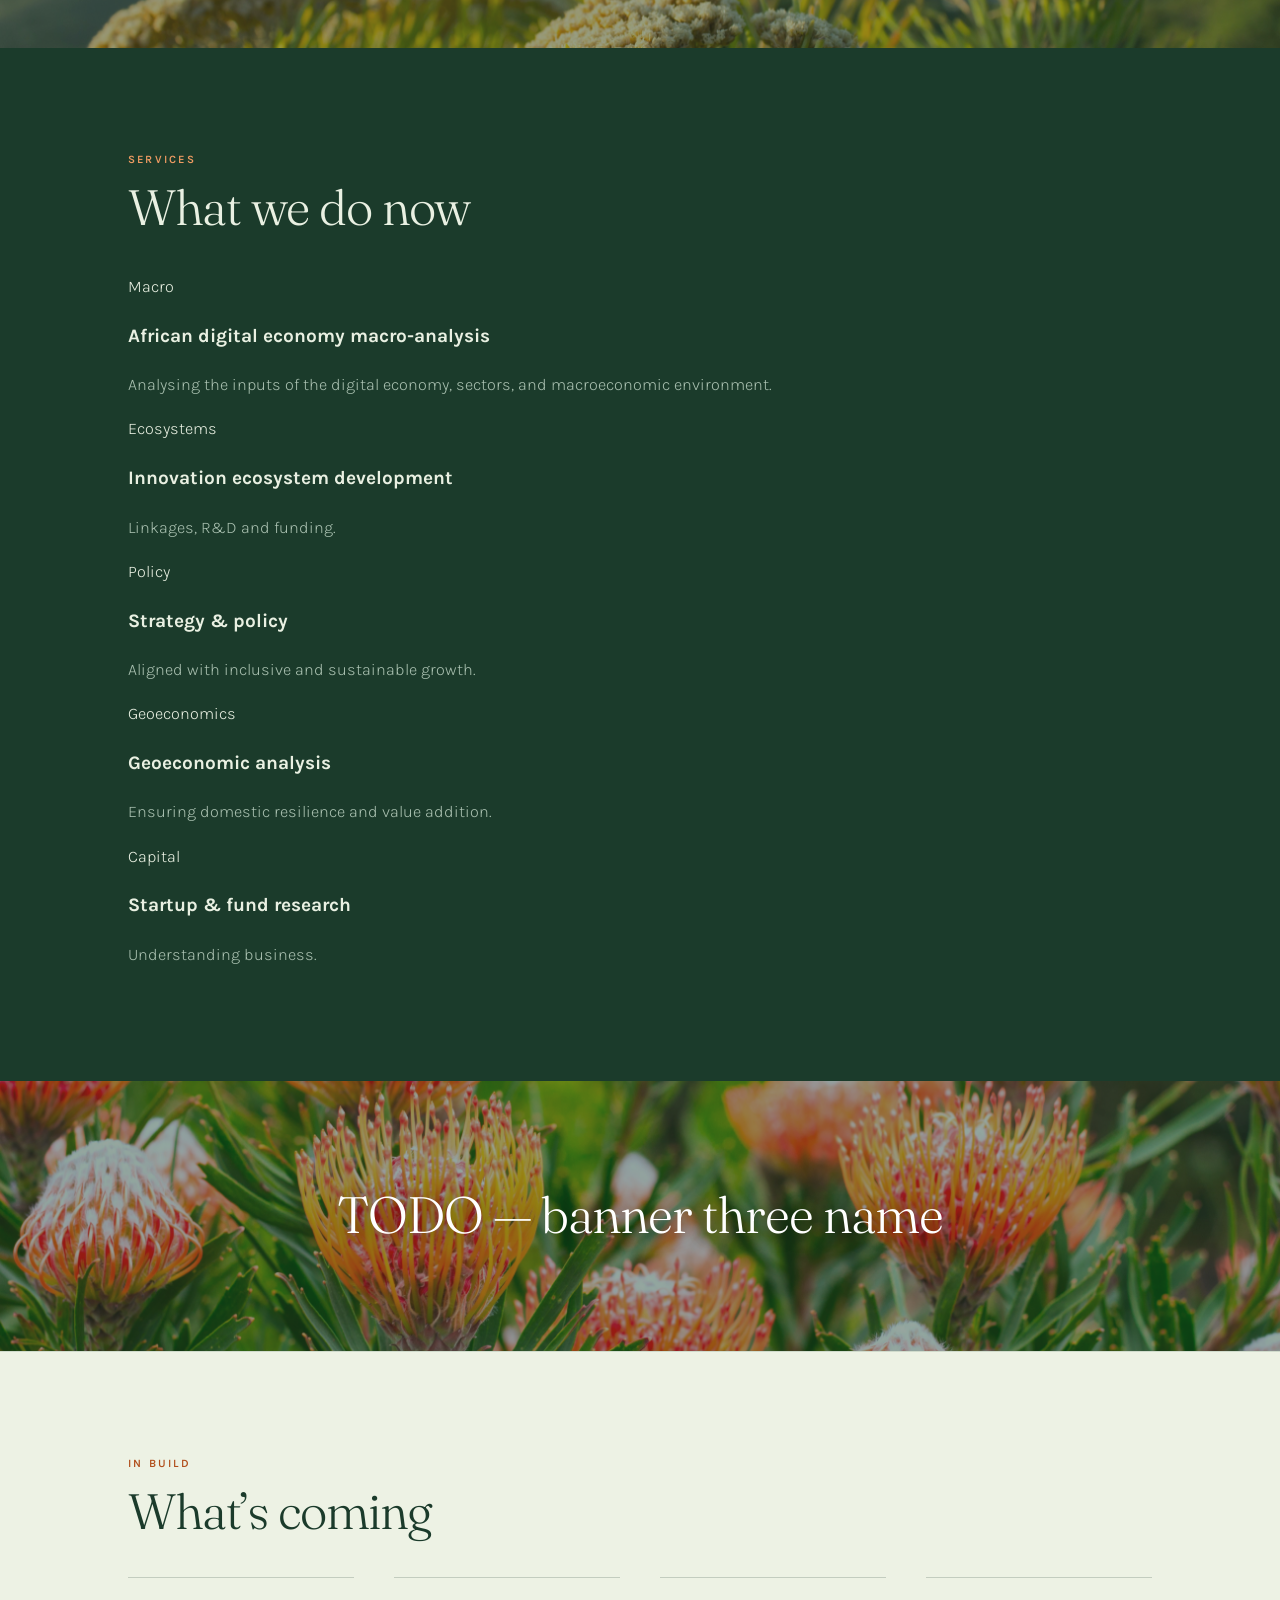
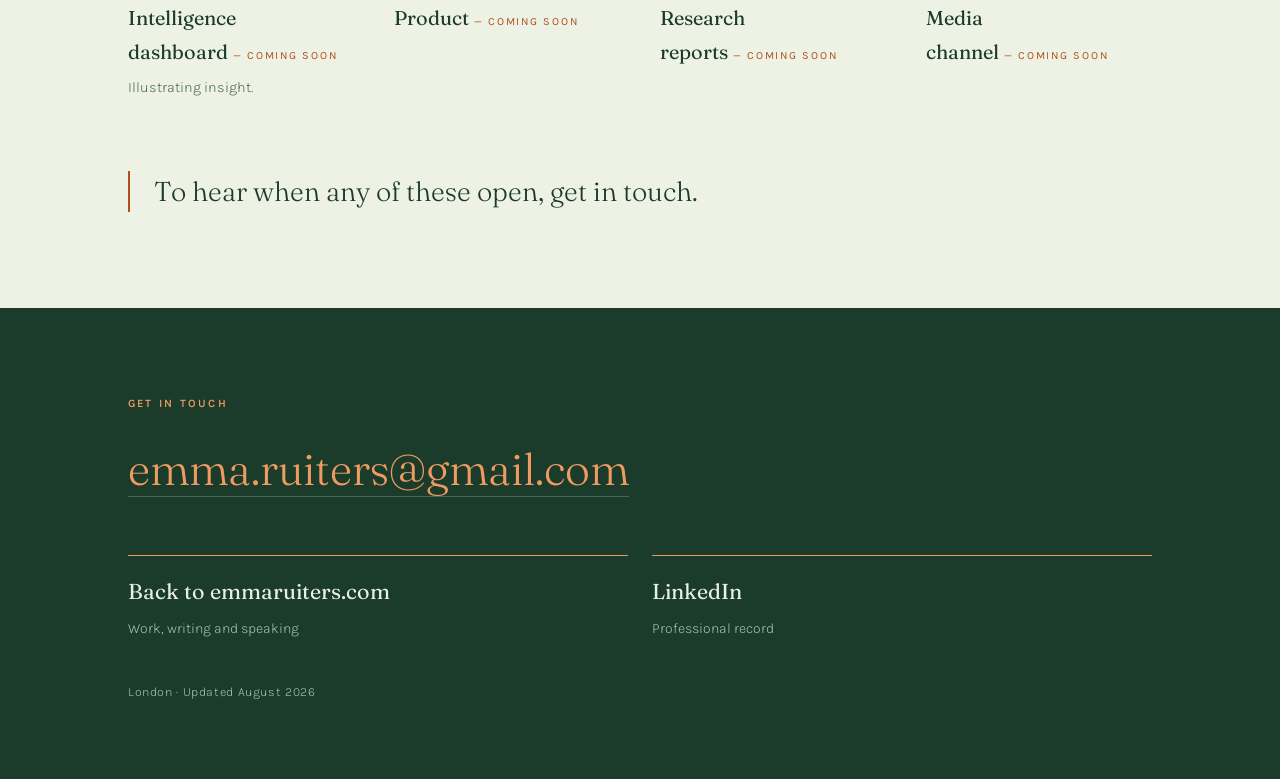
==== commit 1cb0b6af: "Update fynbos.html" ====
--- a/fynbos.html
+++ b/fynbos.html
@@ -52,7 +52,7 @@
 
 <!-- ═══ BANNER 1 ══════════════════════════════════════════════ -->
 <section class="banner">
-  <img src="images/fynbos/pexels-enginakyurt-31031546.jpg" alt="" onerror="quiet(this)">
+  <img src="images/pexels-enginakyurt-31031546.jpg" alt="" onerror="quiet(this)">
   <div class="banner-txt"><span>TODO &mdash; banner one name</span></div>
 </section>
 
@@ -78,7 +78,7 @@
 
 <!-- ═══ BANNER 2 ══════════════════════════════════════════════ -->
 <section class="banner">
-  <img src="images/fynbos/pexels-marlinclark-2704426.jpg" alt="" onerror="quiet(this)">
+  <img src="images/pexels-marlinclark-2704426.jpg" alt="" onerror="quiet(this)">
   <div class="banner-txt"><span>TODO &mdash; banner two name</span></div>
 </section>
 
@@ -120,7 +120,7 @@
 
 <!-- ═══ BANNER 3 ══════════════════════════════════════════════ -->
 <section class="banner">
-  <img src="images/fynbos/pexels-mimi-3458731-33785819.jpg" alt="" onerror="quiet(this)">
+  <img src="images/pexels-mimi-3458731-33785819.jpg" alt="" onerror="quiet(this)">
   <div class="banner-txt"><span>TODO &mdash; banner three name</span></div>
 </section>
 
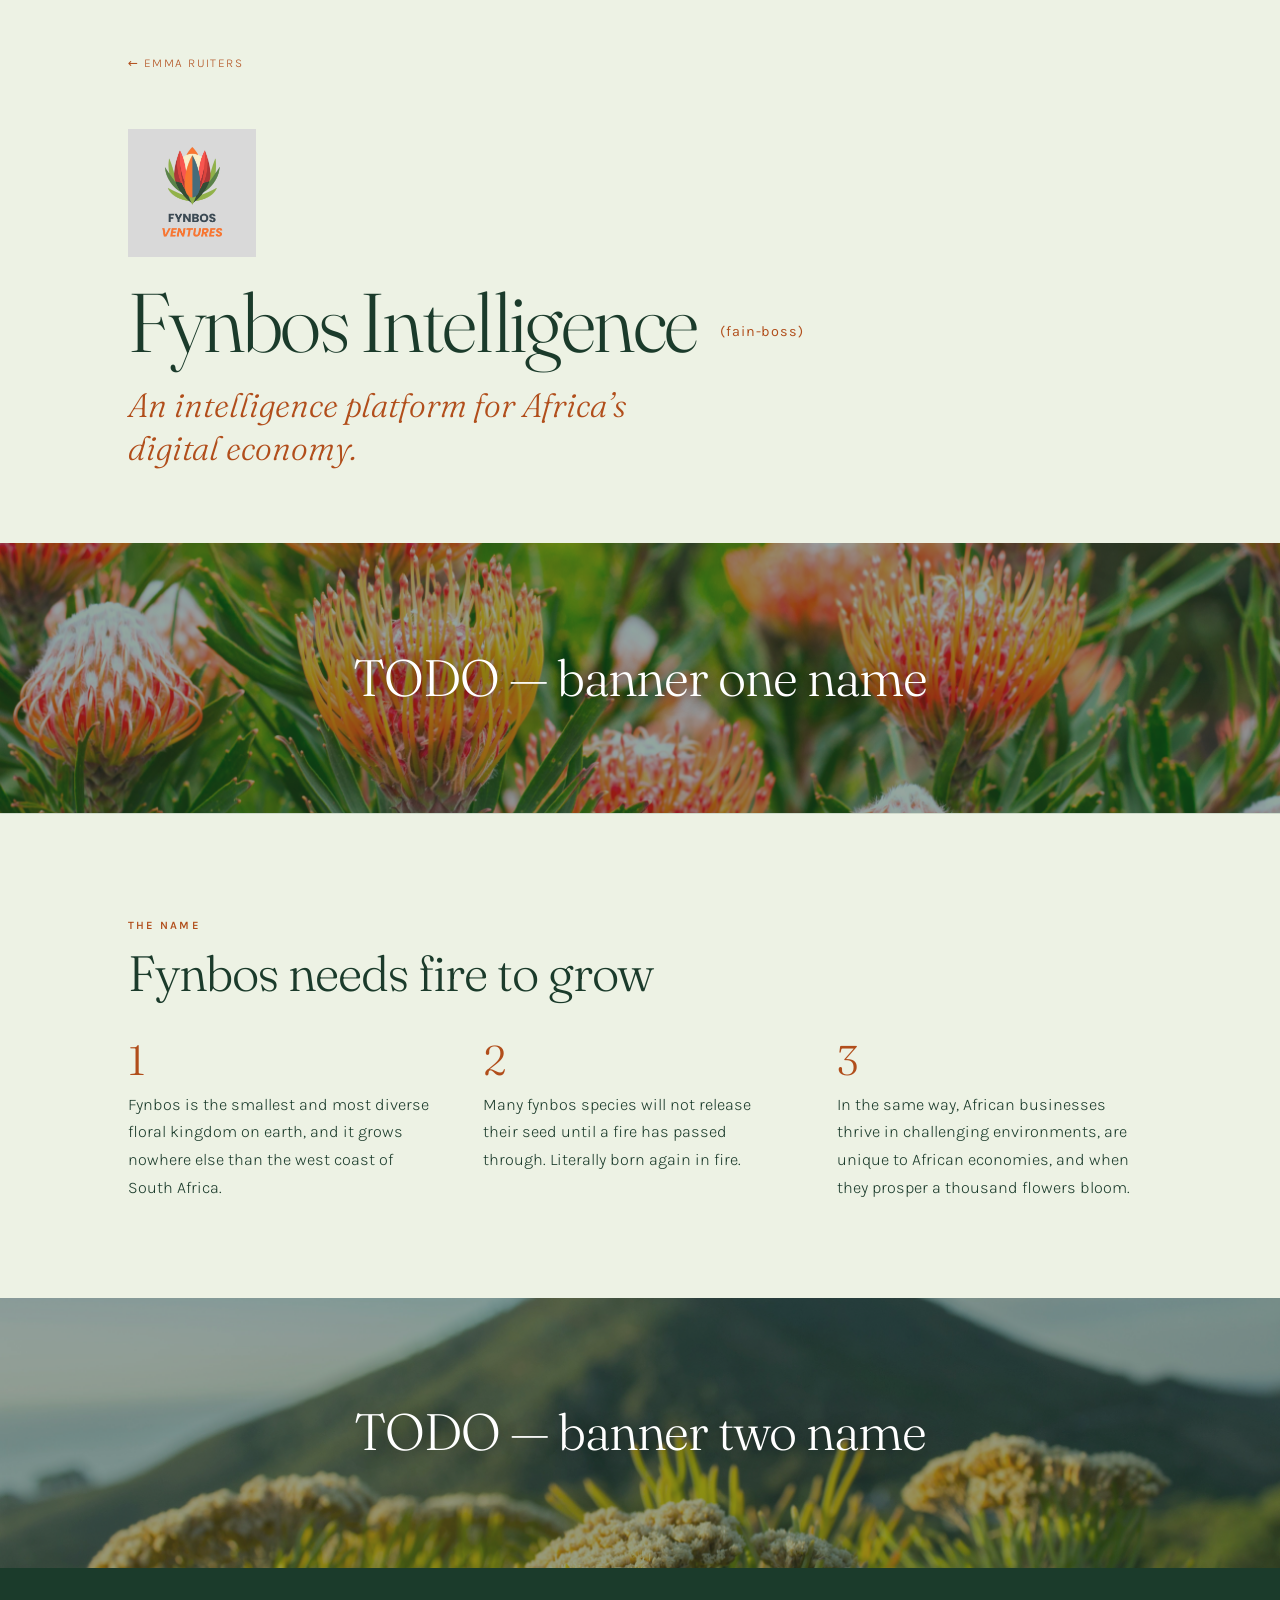
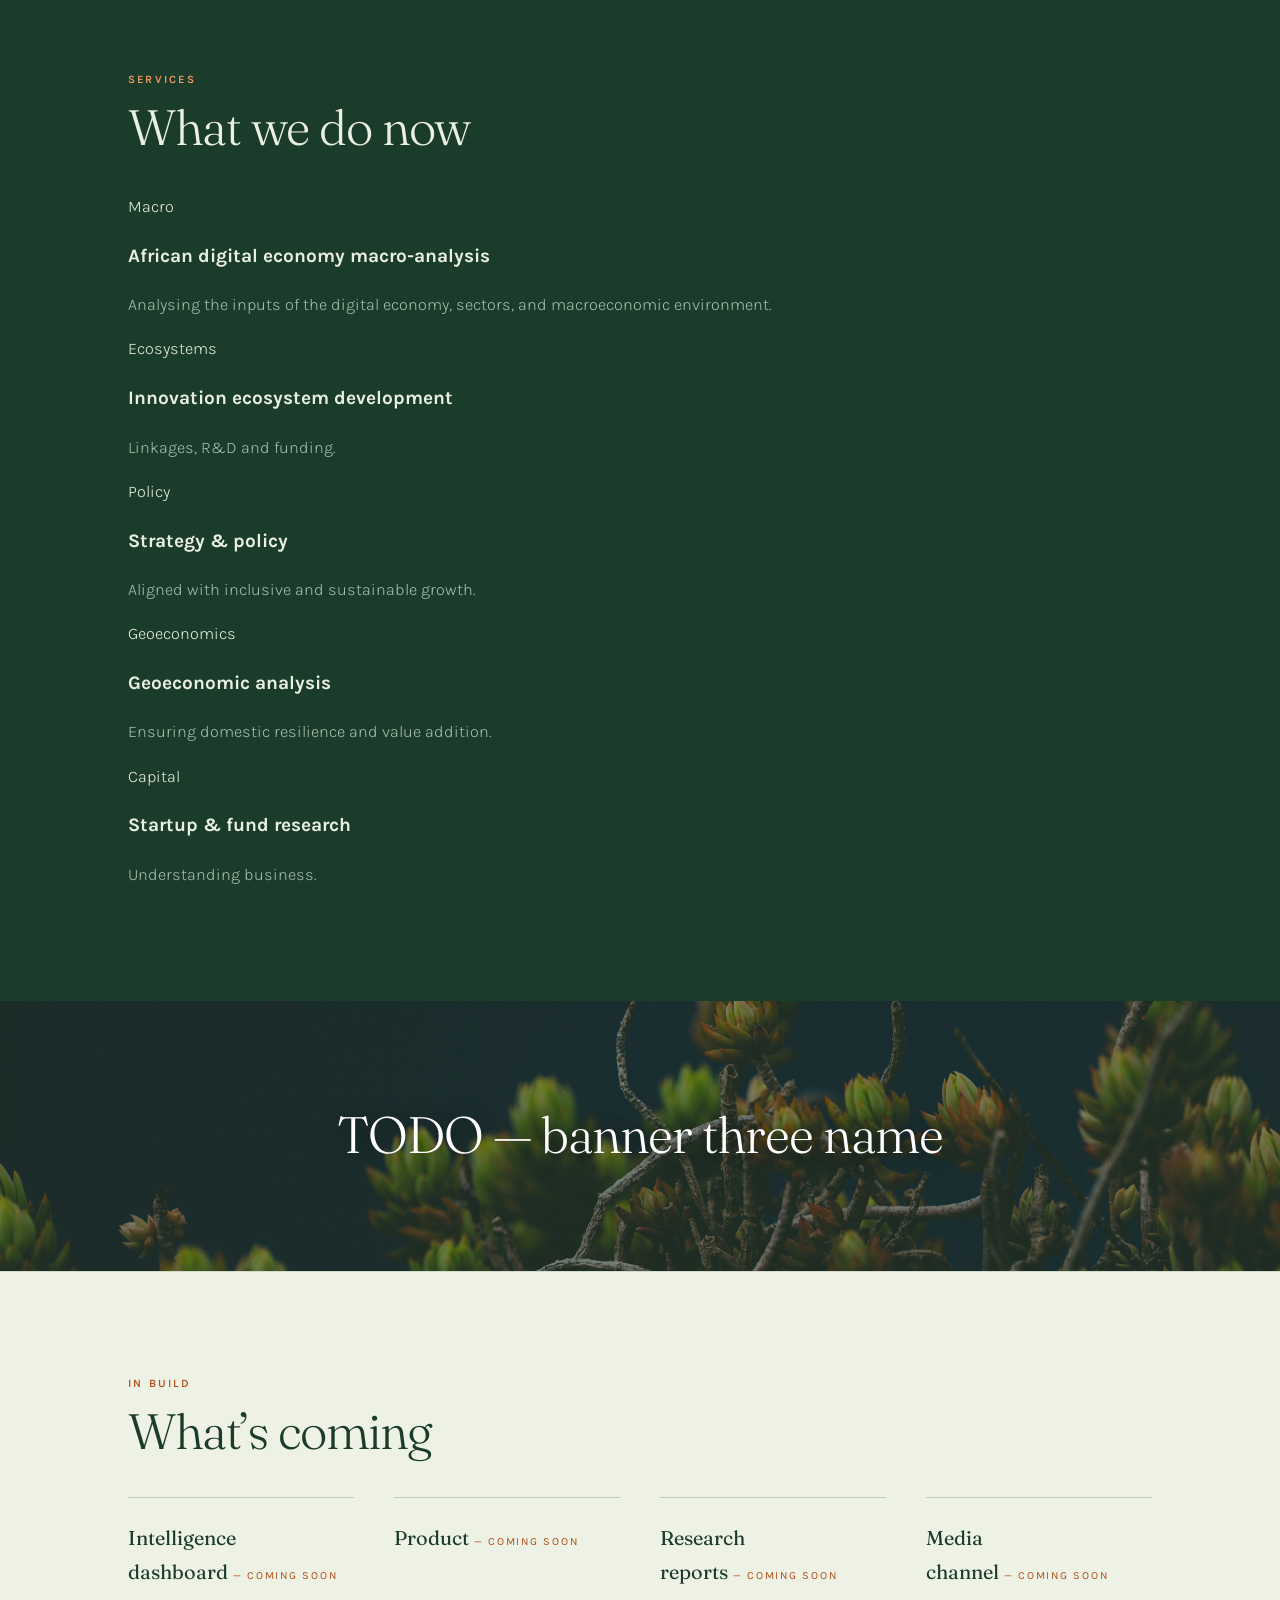
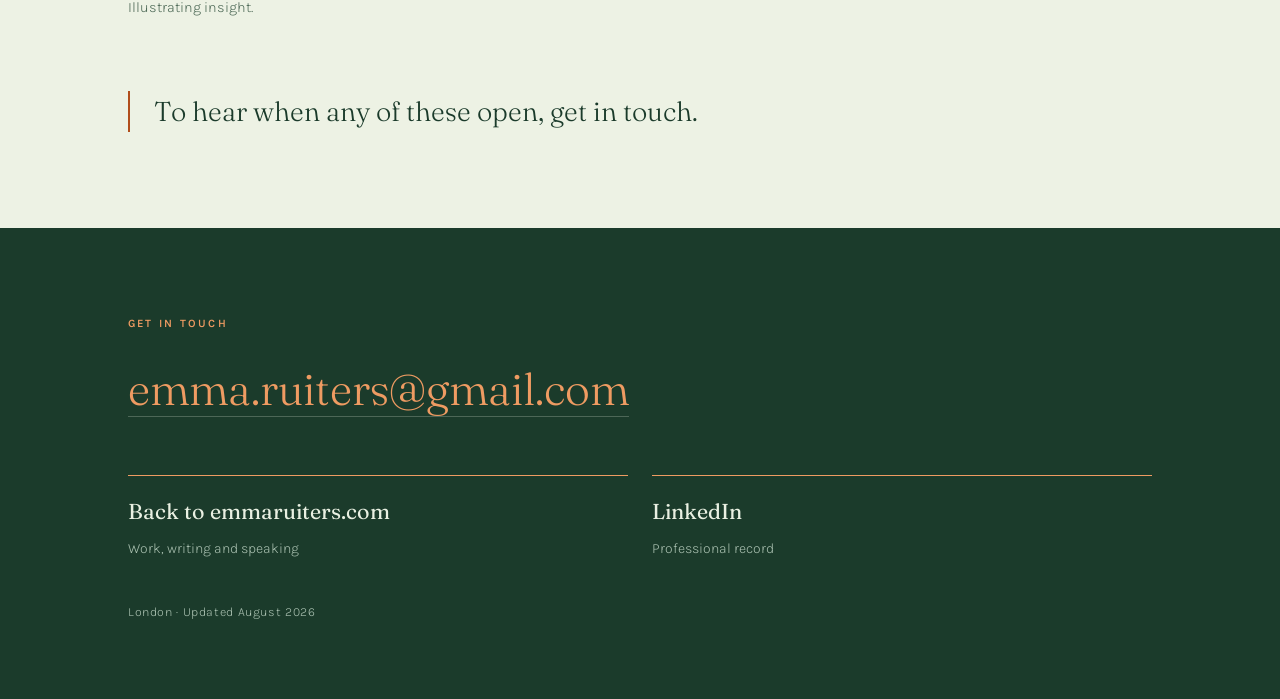
==== commit dc1dbee7: "Update banner images in fynbos.html" ====
--- a/fynbos.html
+++ b/fynbos.html
@@ -43,7 +43,7 @@
   <div class="wrap">
     <a class="crumb" href="/">&larr; Emma Ruiters</a>
     <div class="fhero-mark">
-      <img src="images/fynbos.png" alt="Fynbos Intelligence" onerror="quiet(this)">
+      <img src="images/fynbos.png" alt="Fynbos Intelligence" style="max-width:8rem;height:auto;display:block" onerror="quiet(this)">
     </div>
     <h1>Fynbos Intelligence <span class="pron">fain-boss</span></h1>
     <p class="fhero-line">An intelligence platform for Africa&rsquo;s digital economy.</p>
@@ -52,7 +52,7 @@
 
 <!-- ═══ BANNER 1 ══════════════════════════════════════════════ -->
 <section class="banner">
-  <img src="images/pexels-enginakyurt-31031546.jpg" alt="" onerror="quiet(this)">
+  <img src="images/pexels-mimi-3458731-33785819.jpg" alt="" onerror="quiet(this)">
   <div class="banner-txt"><span>TODO &mdash; banner one name</span></div>
 </section>
 
@@ -120,7 +120,7 @@
 
 <!-- ═══ BANNER 3 ══════════════════════════════════════════════ -->
 <section class="banner">
-  <img src="images/pexels-mimi-3458731-33785819.jpg" alt="" onerror="quiet(this)">
+  <img src="images/pexels-enginakyurt-31031546.jpg" alt="" onerror="quiet(this)">
   <div class="banner-txt"><span>TODO &mdash; banner three name</span></div>
 </section>
 
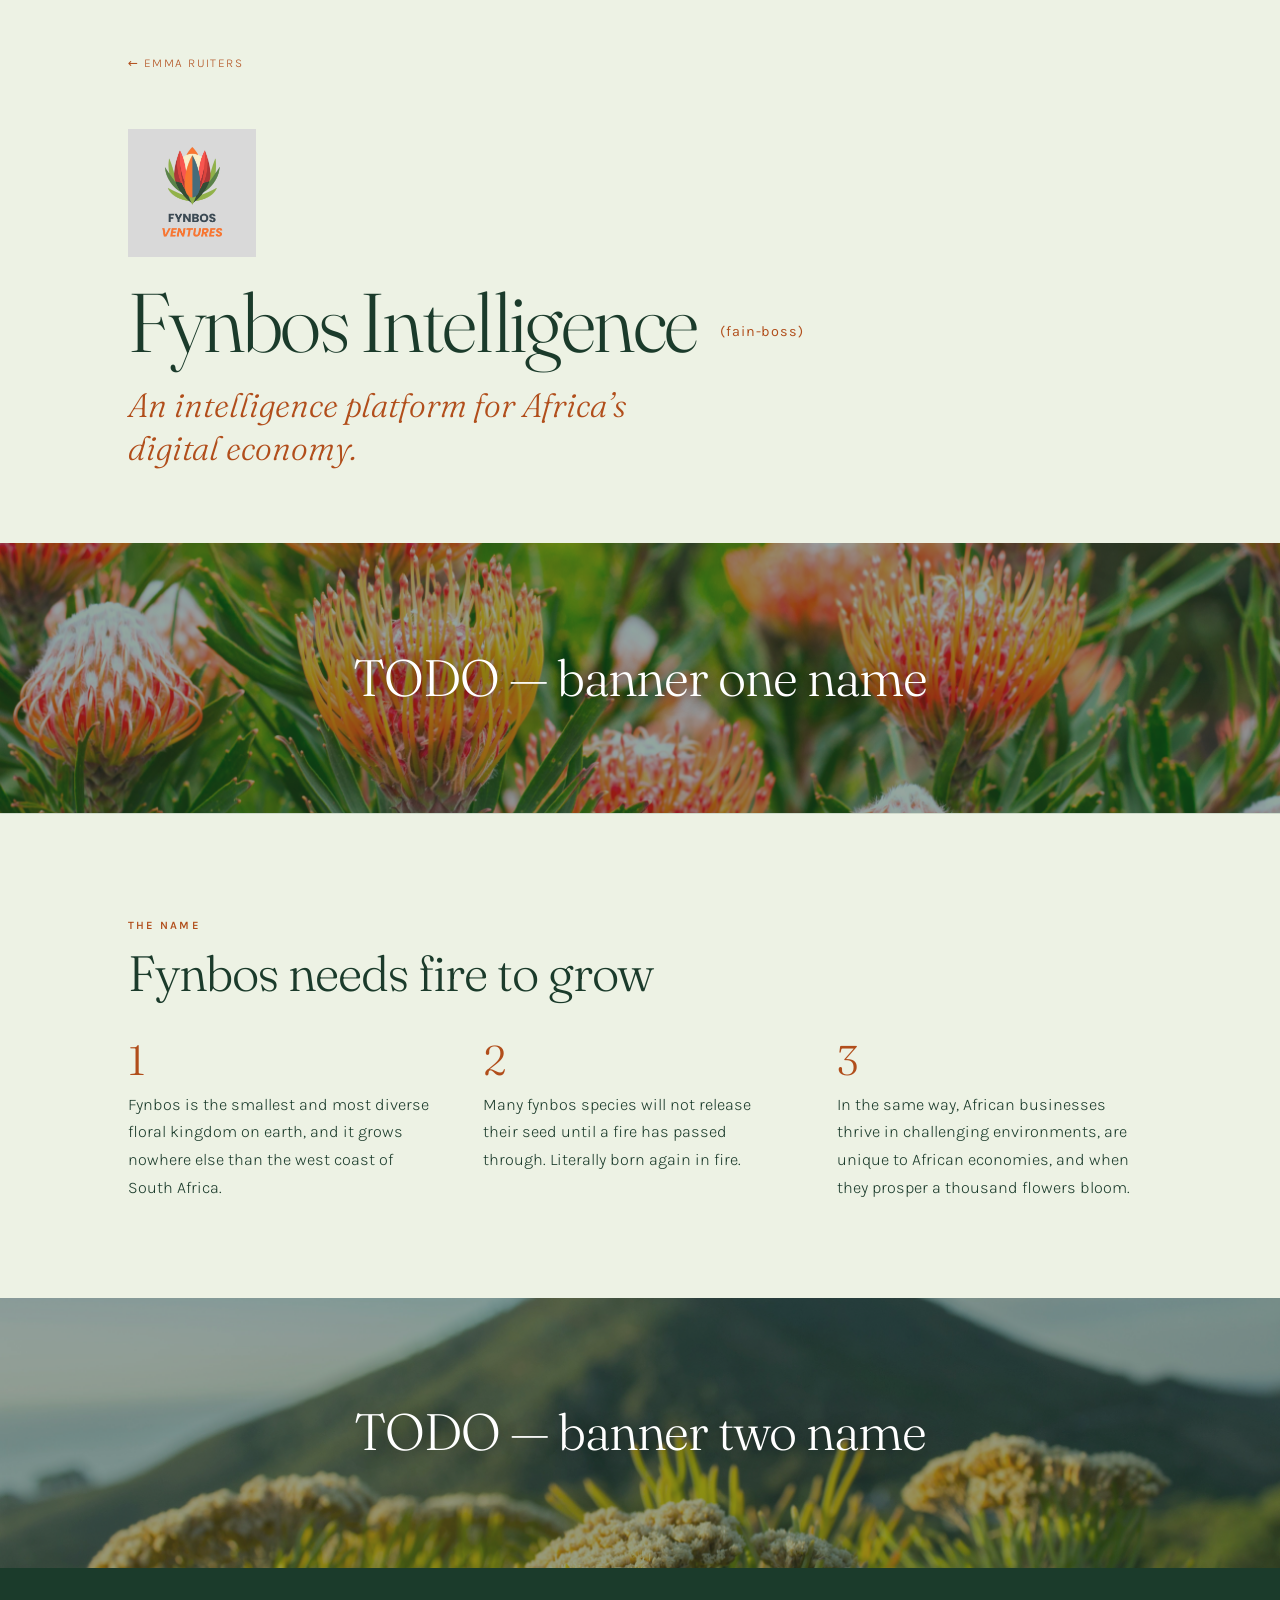
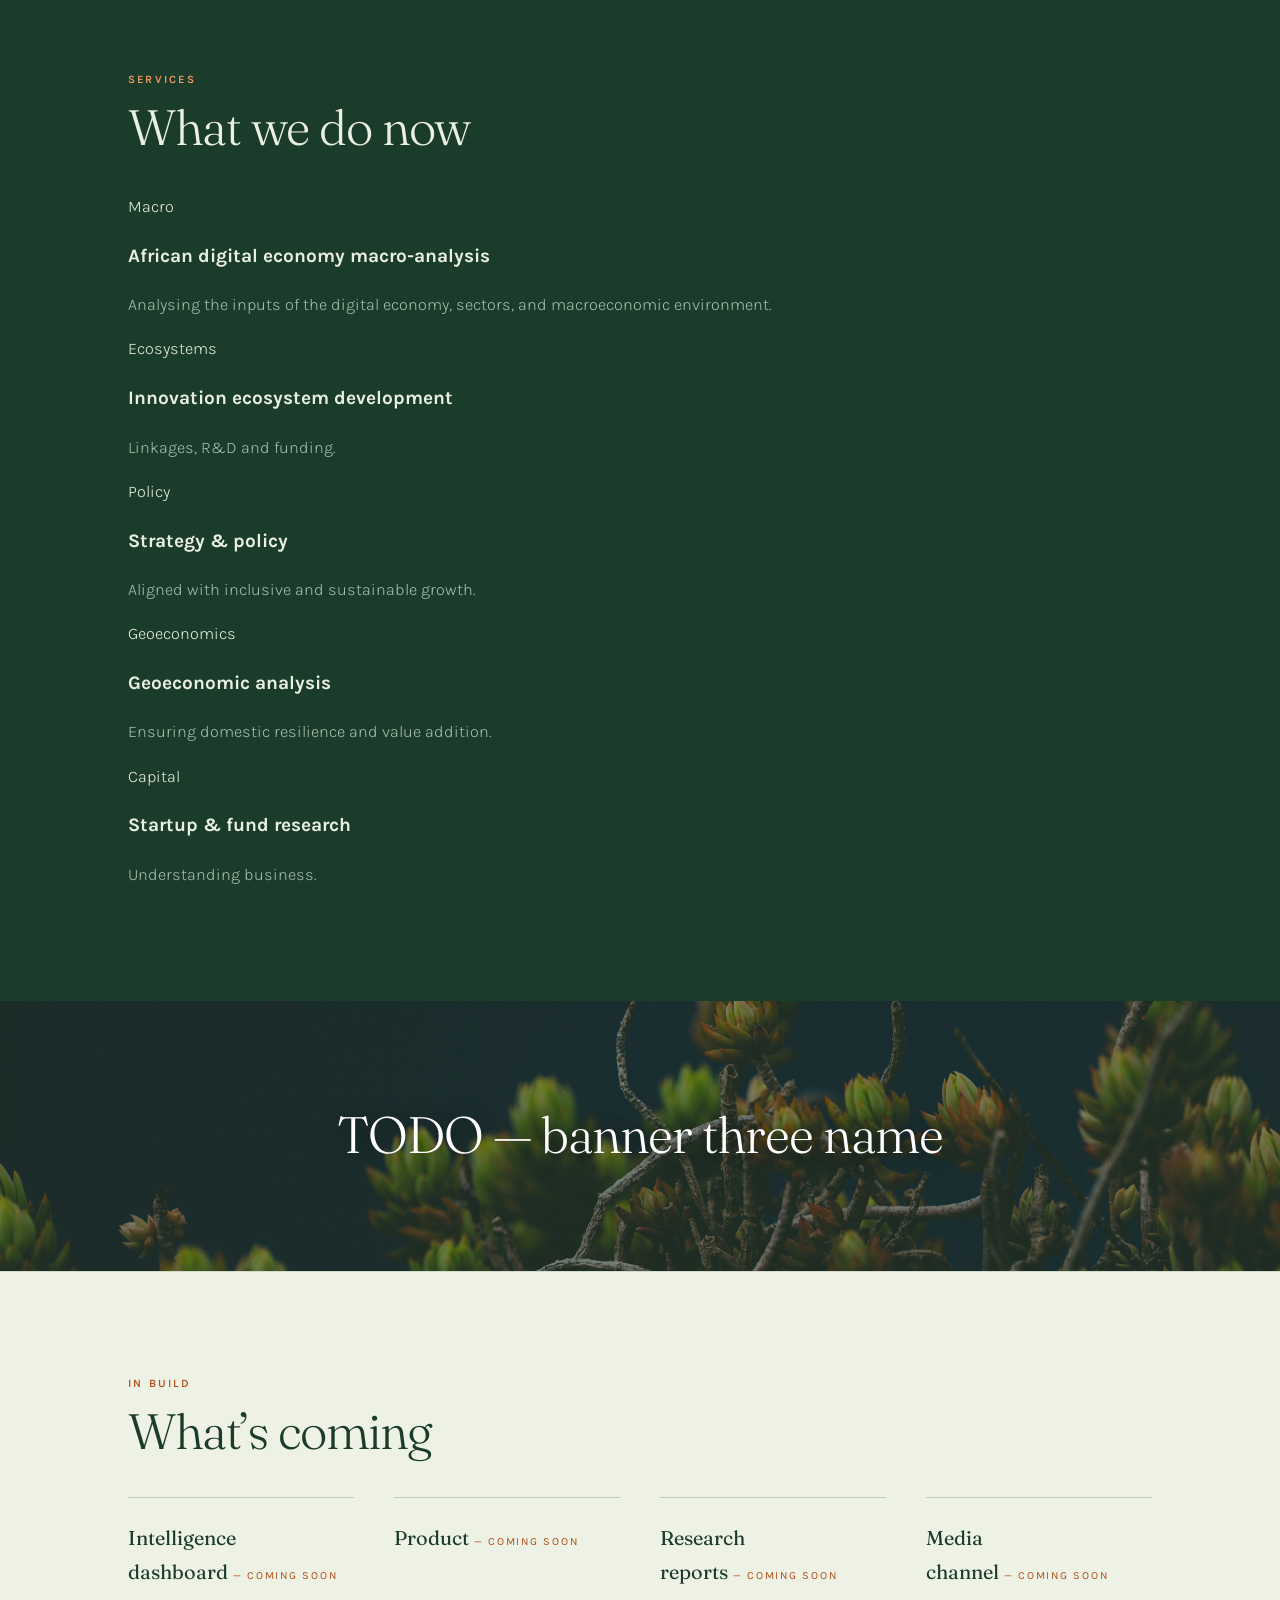
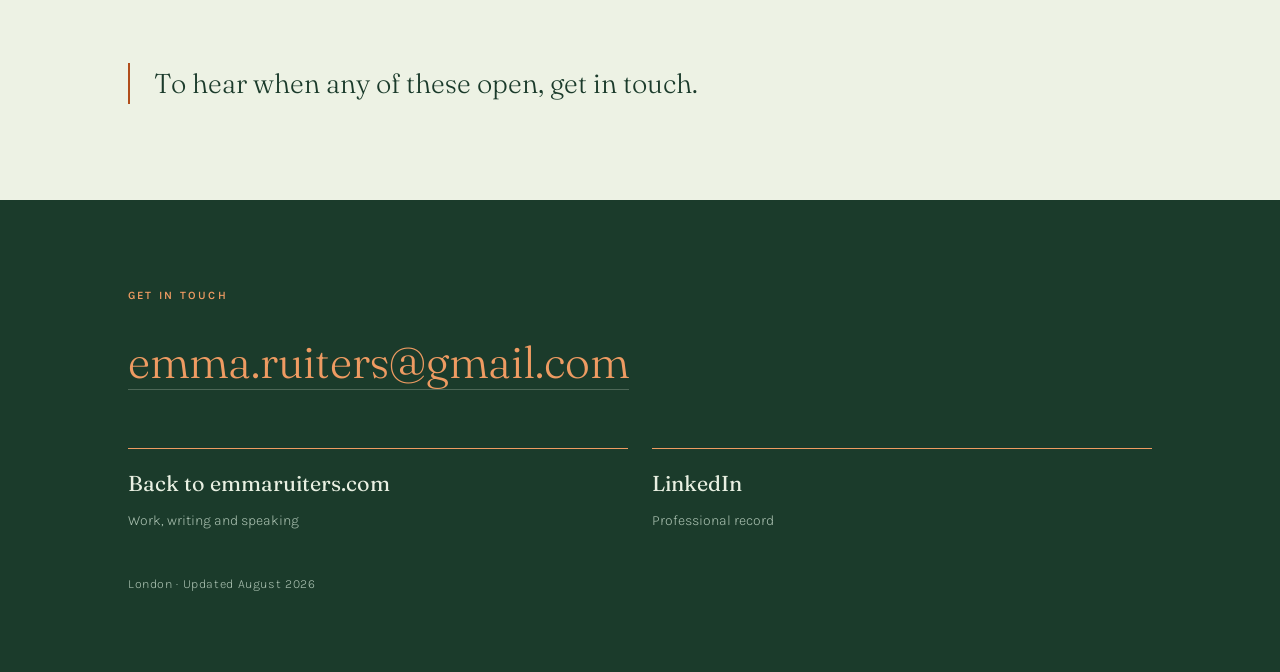
==== commit 55f5fb76: "Update upcoming features list in fynbos.html Removed descriptions from upcoming features in the list" ====
--- a/fynbos.html
+++ b/fynbos.html
@@ -131,7 +131,7 @@
     <h2 class="sec">What&rsquo;s coming</h2>
 
     <ul class="soonlist">
-      <li><b>Intelligence dashboard</b><span>Illustrating insight.</span></li>
+      <li><b>Intelligence dashboard</b><span></span></li>
       <li><b>Product</b><span></span></li>
       <li><b>Research reports</b><span></span></li>
       <li><b>Media channel</b><span></span></li>
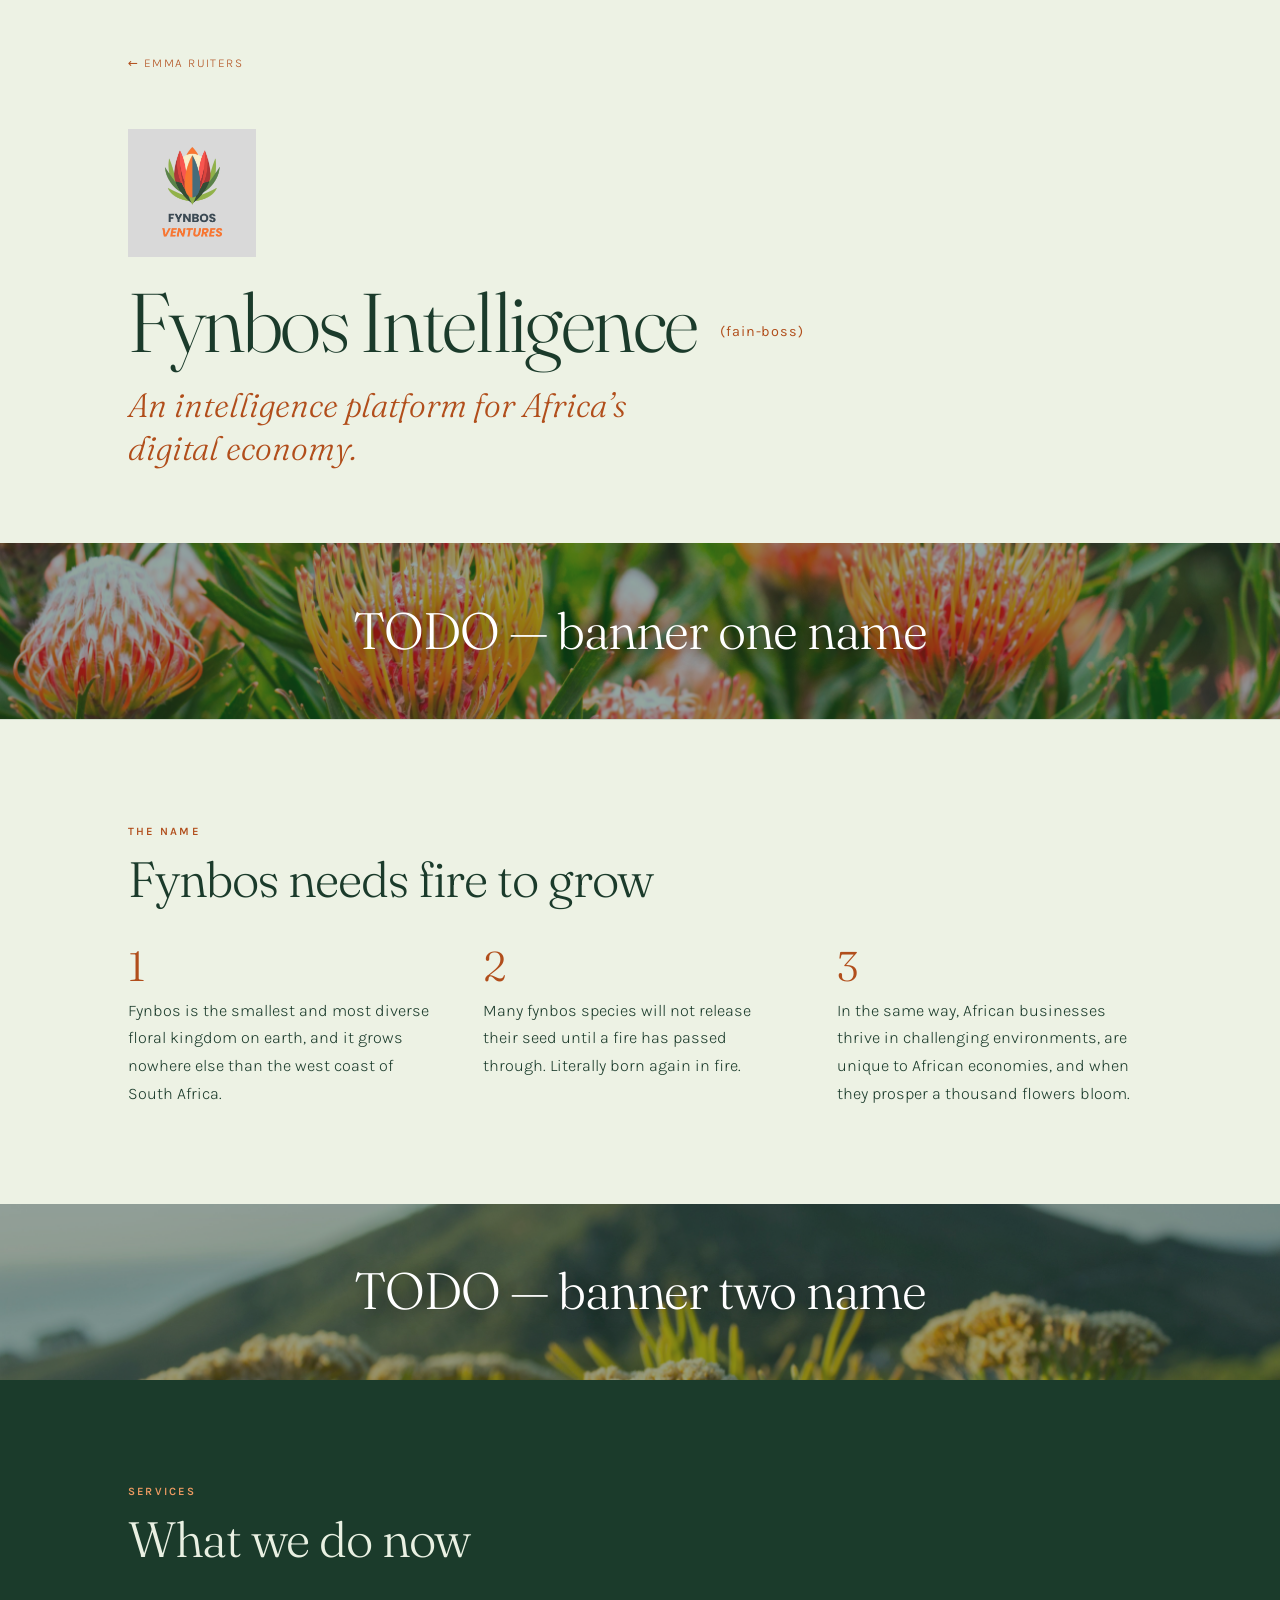
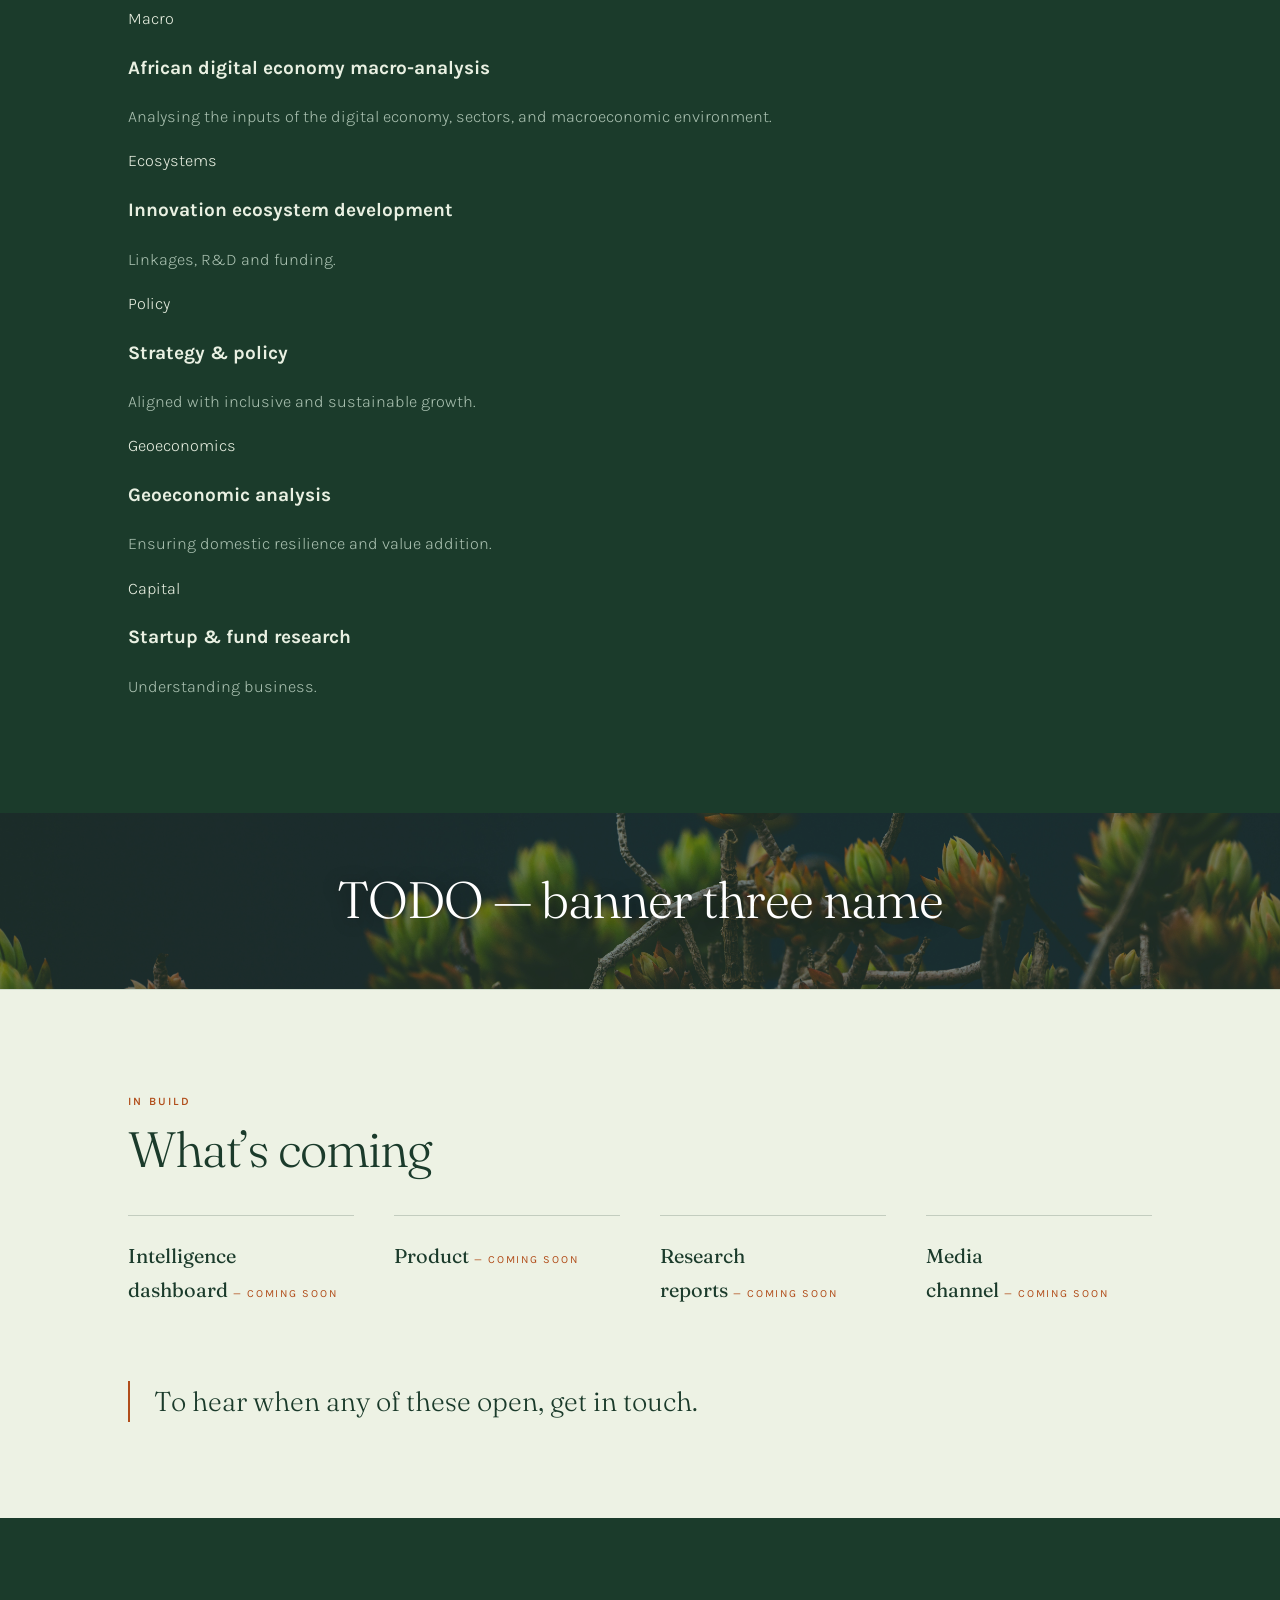
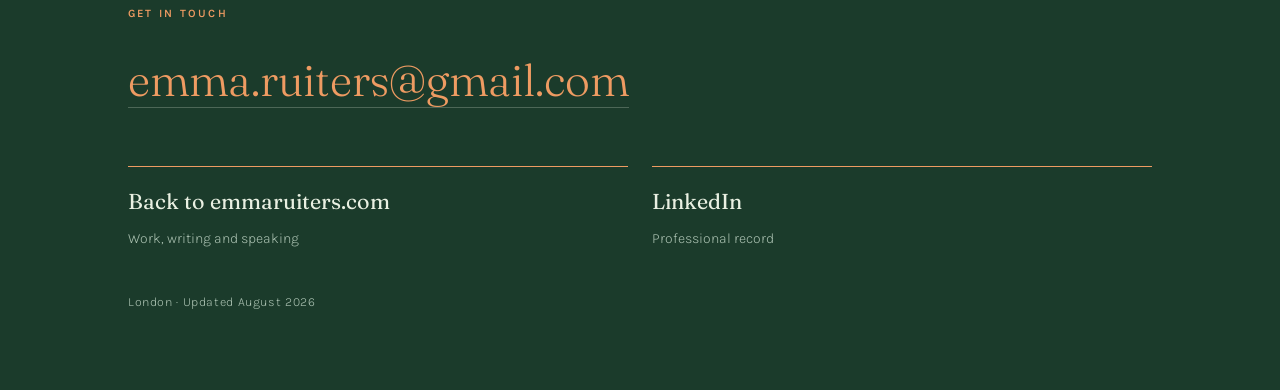
==== commit 2240ddf2: "Update fynbos.html" ====
--- a/fynbos.html
+++ b/fynbos.html
@@ -51,7 +51,7 @@
 </header>
 
 <!-- ═══ BANNER 1 ══════════════════════════════════════════════ -->
-<section class="banner">
+<section class="banner" style="height:11rem">
   <img src="images/pexels-mimi-3458731-33785819.jpg" alt="" onerror="quiet(this)">
   <div class="banner-txt"><span>TODO &mdash; banner one name</span></div>
 </section>
@@ -77,7 +77,7 @@
 </section>
 
 <!-- ═══ BANNER 2 ══════════════════════════════════════════════ -->
-<section class="banner">
+<section class="banner" style="height:11rem">
   <img src="images/pexels-marlinclark-2704426.jpg" alt="" onerror="quiet(this)">
   <div class="banner-txt"><span>TODO &mdash; banner two name</span></div>
 </section>
@@ -119,7 +119,7 @@
 </section>
 
 <!-- ═══ BANNER 3 ══════════════════════════════════════════════ -->
-<section class="banner">
+<section class="banner" style="height:11rem">
   <img src="images/pexels-enginakyurt-31031546.jpg" alt="" onerror="quiet(this)">
   <div class="banner-txt"><span>TODO &mdash; banner three name</span></div>
 </section>
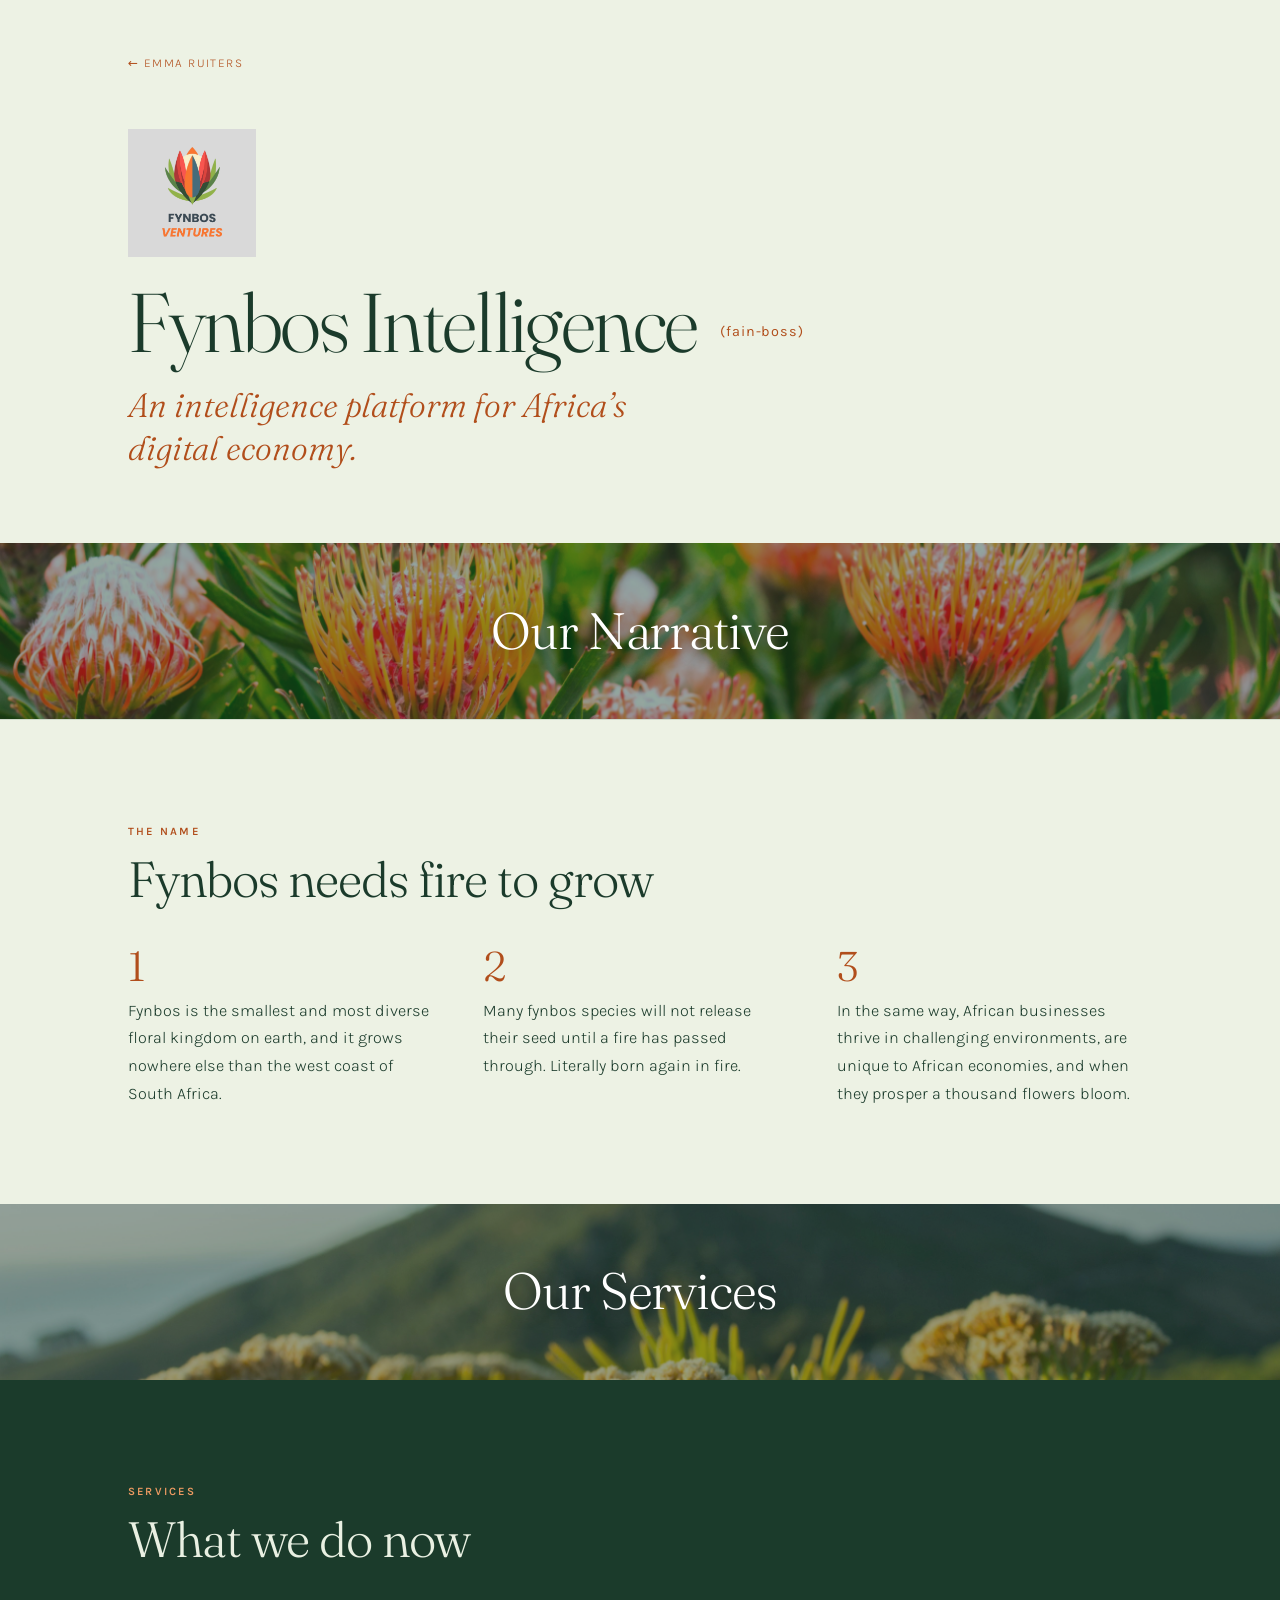
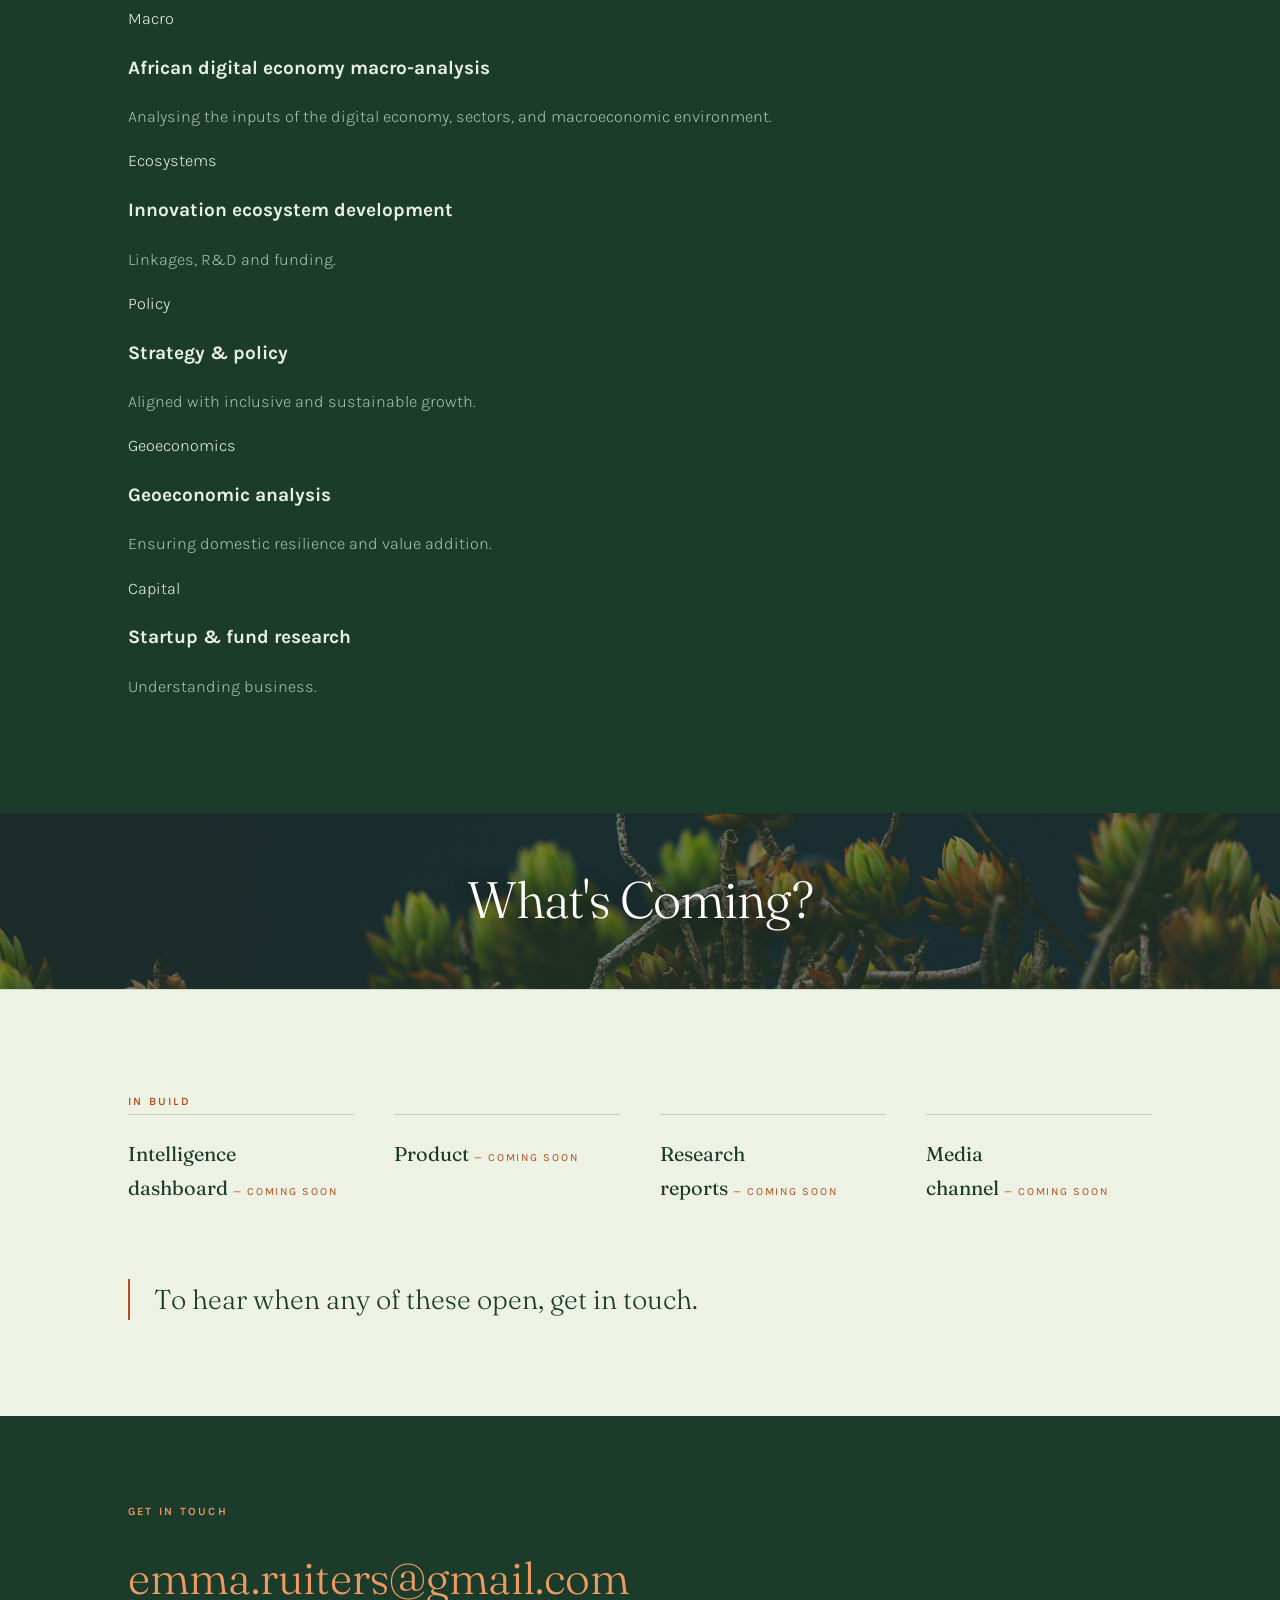
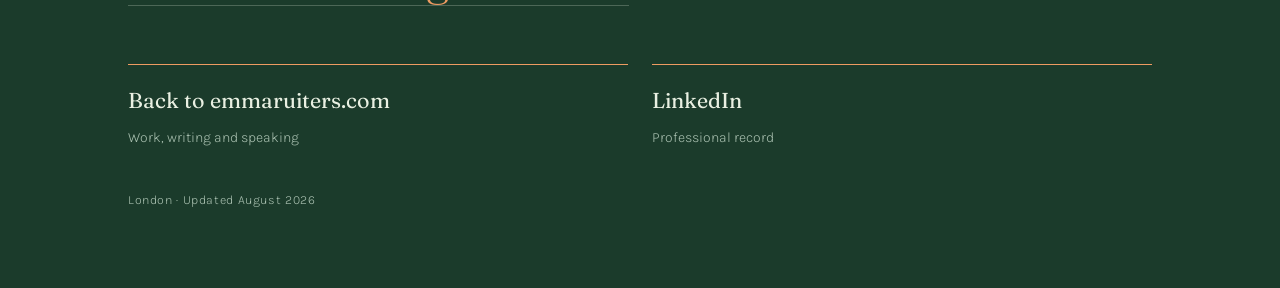
==== commit 9df9df3c: "Update banner text in fynbos.html" ====
--- a/fynbos.html
+++ b/fynbos.html
@@ -53,7 +53,7 @@
 <!-- ═══ BANNER 1 ══════════════════════════════════════════════ -->
 <section class="banner" style="height:11rem">
   <img src="images/pexels-mimi-3458731-33785819.jpg" alt="" onerror="quiet(this)">
-  <div class="banner-txt"><span>TODO &mdash; banner one name</span></div>
+  <div class="banner-txt"><span>Our Narrative</span></div>
 </section>
 
 <!-- ═══ NARRATIVE ═════════════════════════════════════════════ -->
@@ -79,7 +79,7 @@
 <!-- ═══ BANNER 2 ══════════════════════════════════════════════ -->
 <section class="banner" style="height:11rem">
   <img src="images/pexels-marlinclark-2704426.jpg" alt="" onerror="quiet(this)">
-  <div class="banner-txt"><span>TODO &mdash; banner two name</span></div>
+  <div class="banner-txt"><span>Our Services</span></div>
 </section>
 
 <!-- ═══ SERVICES ══════════════════════════════════════════════ -->
@@ -121,15 +121,13 @@
 <!-- ═══ BANNER 3 ══════════════════════════════════════════════ -->
 <section class="banner" style="height:11rem">
   <img src="images/pexels-enginakyurt-31031546.jpg" alt="" onerror="quiet(this)">
-  <div class="banner-txt"><span>TODO &mdash; banner three name</span></div>
+  <div class="banner-txt"><span>What's Coming?</span></div>
 </section>
 
 <!-- ═══ IN BUILD ══════════════════════════════════════════════ -->
 <section class="band" id="coming">
   <div class="wrap">
     <span class="label">In build</span>
-    <h2 class="sec">What&rsquo;s coming</h2>
-
     <ul class="soonlist">
       <li><b>Intelligence dashboard</b><span></span></li>
       <li><b>Product</b><span></span></li>
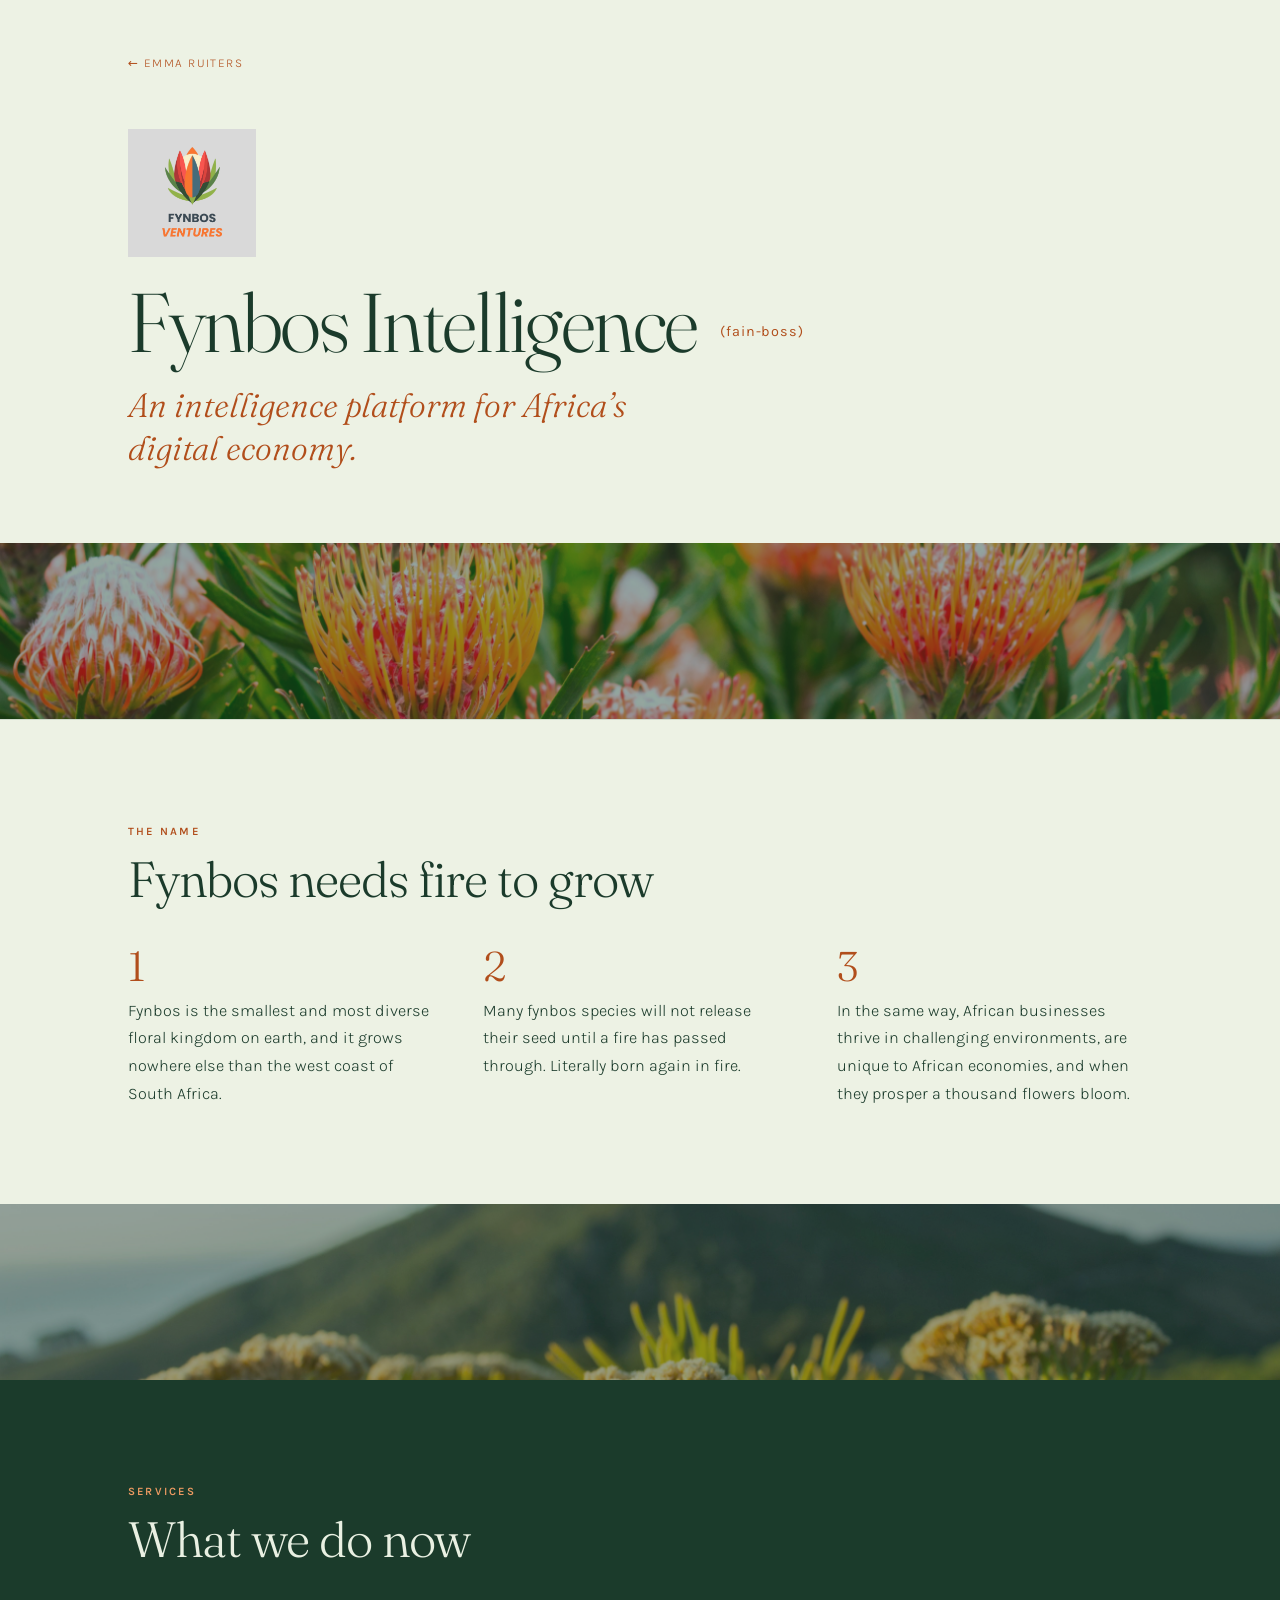
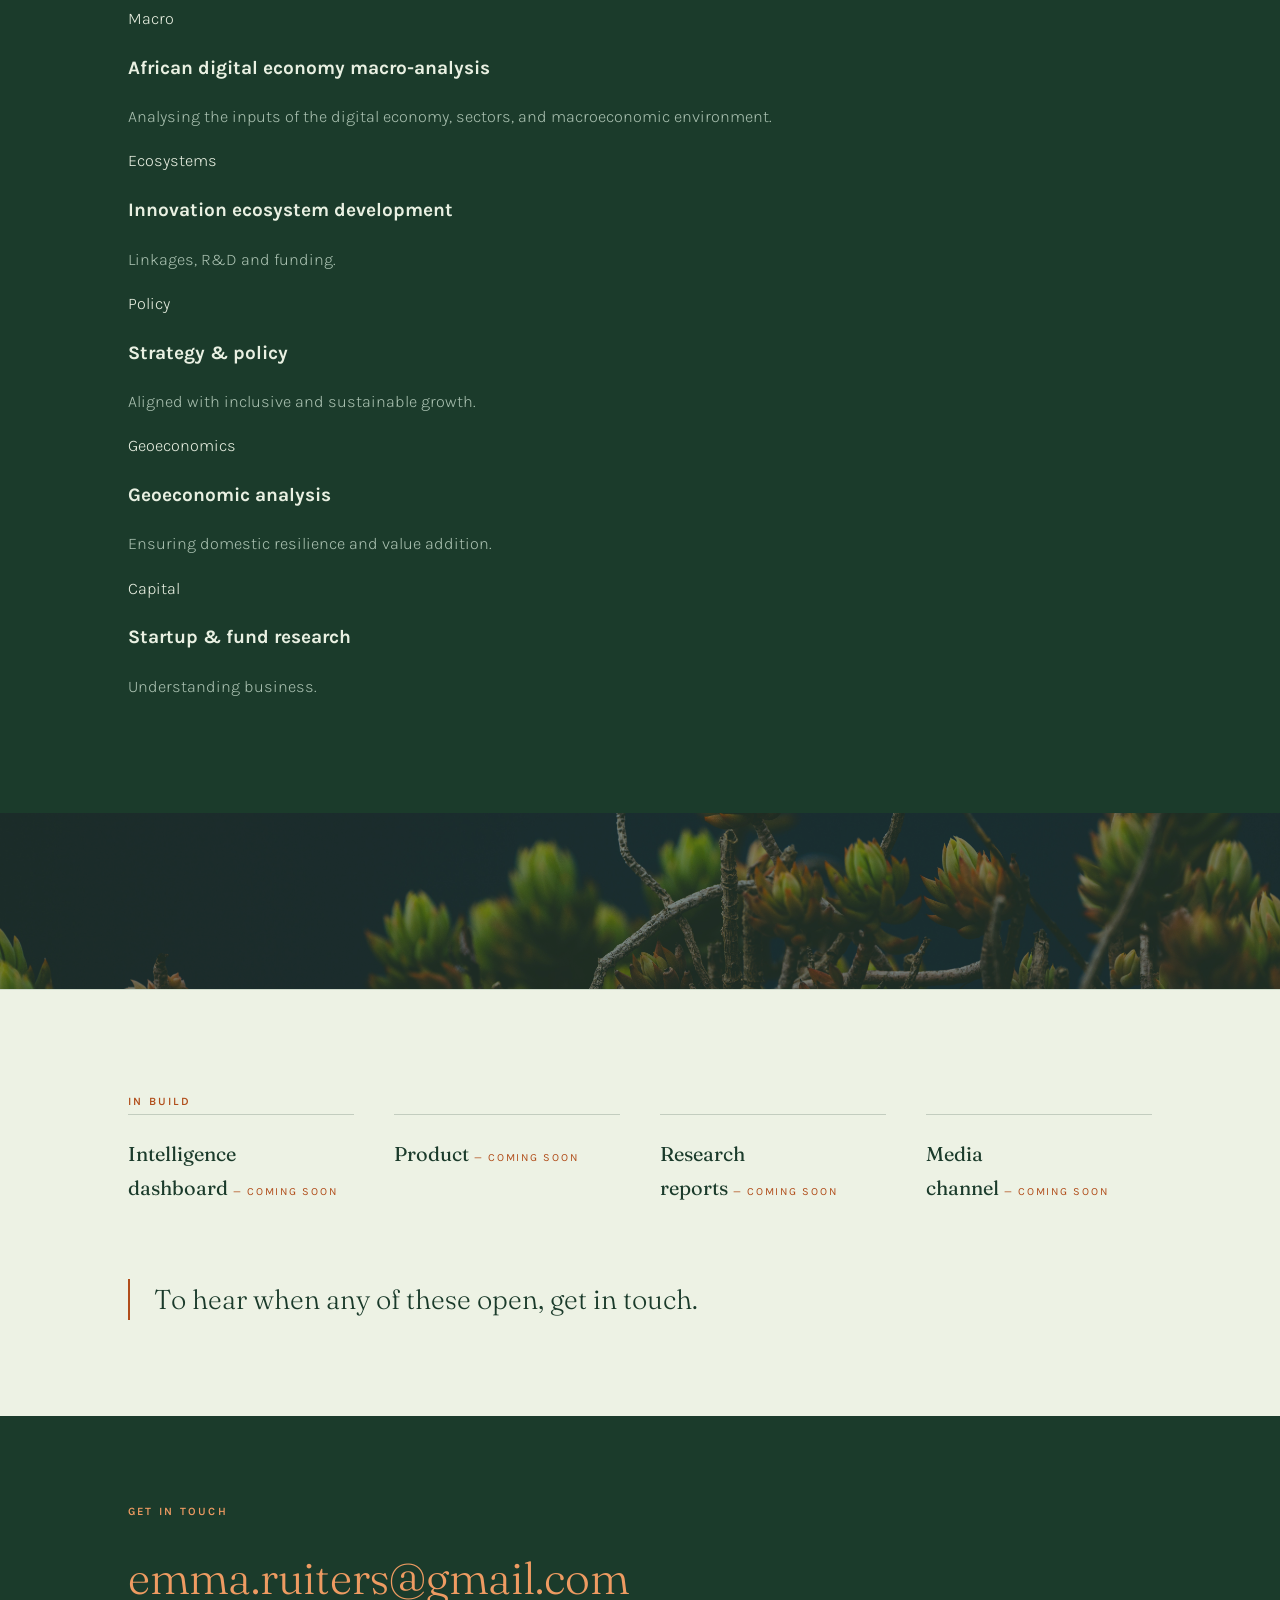
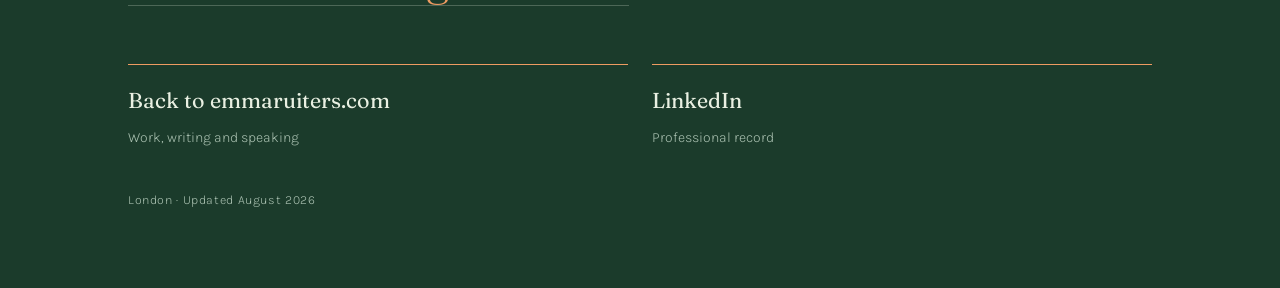
==== commit d64a0d26: "Remove banner text from multiple sections" ====
--- a/fynbos.html
+++ b/fynbos.html
@@ -53,7 +53,6 @@
 <!-- ═══ BANNER 1 ══════════════════════════════════════════════ -->
 <section class="banner" style="height:11rem">
   <img src="images/pexels-mimi-3458731-33785819.jpg" alt="" onerror="quiet(this)">
-  <div class="banner-txt"><span>Our Narrative</span></div>
 </section>
 
 <!-- ═══ NARRATIVE ═════════════════════════════════════════════ -->
@@ -79,7 +78,6 @@
 <!-- ═══ BANNER 2 ══════════════════════════════════════════════ -->
 <section class="banner" style="height:11rem">
   <img src="images/pexels-marlinclark-2704426.jpg" alt="" onerror="quiet(this)">
-  <div class="banner-txt"><span>Our Services</span></div>
 </section>
 
 <!-- ═══ SERVICES ══════════════════════════════════════════════ -->
@@ -121,7 +119,6 @@
 <!-- ═══ BANNER 3 ══════════════════════════════════════════════ -->
 <section class="banner" style="height:11rem">
   <img src="images/pexels-enginakyurt-31031546.jpg" alt="" onerror="quiet(this)">
-  <div class="banner-txt"><span>What's Coming?</span></div>
 </section>
 
 <!-- ═══ IN BUILD ══════════════════════════════════════════════ -->
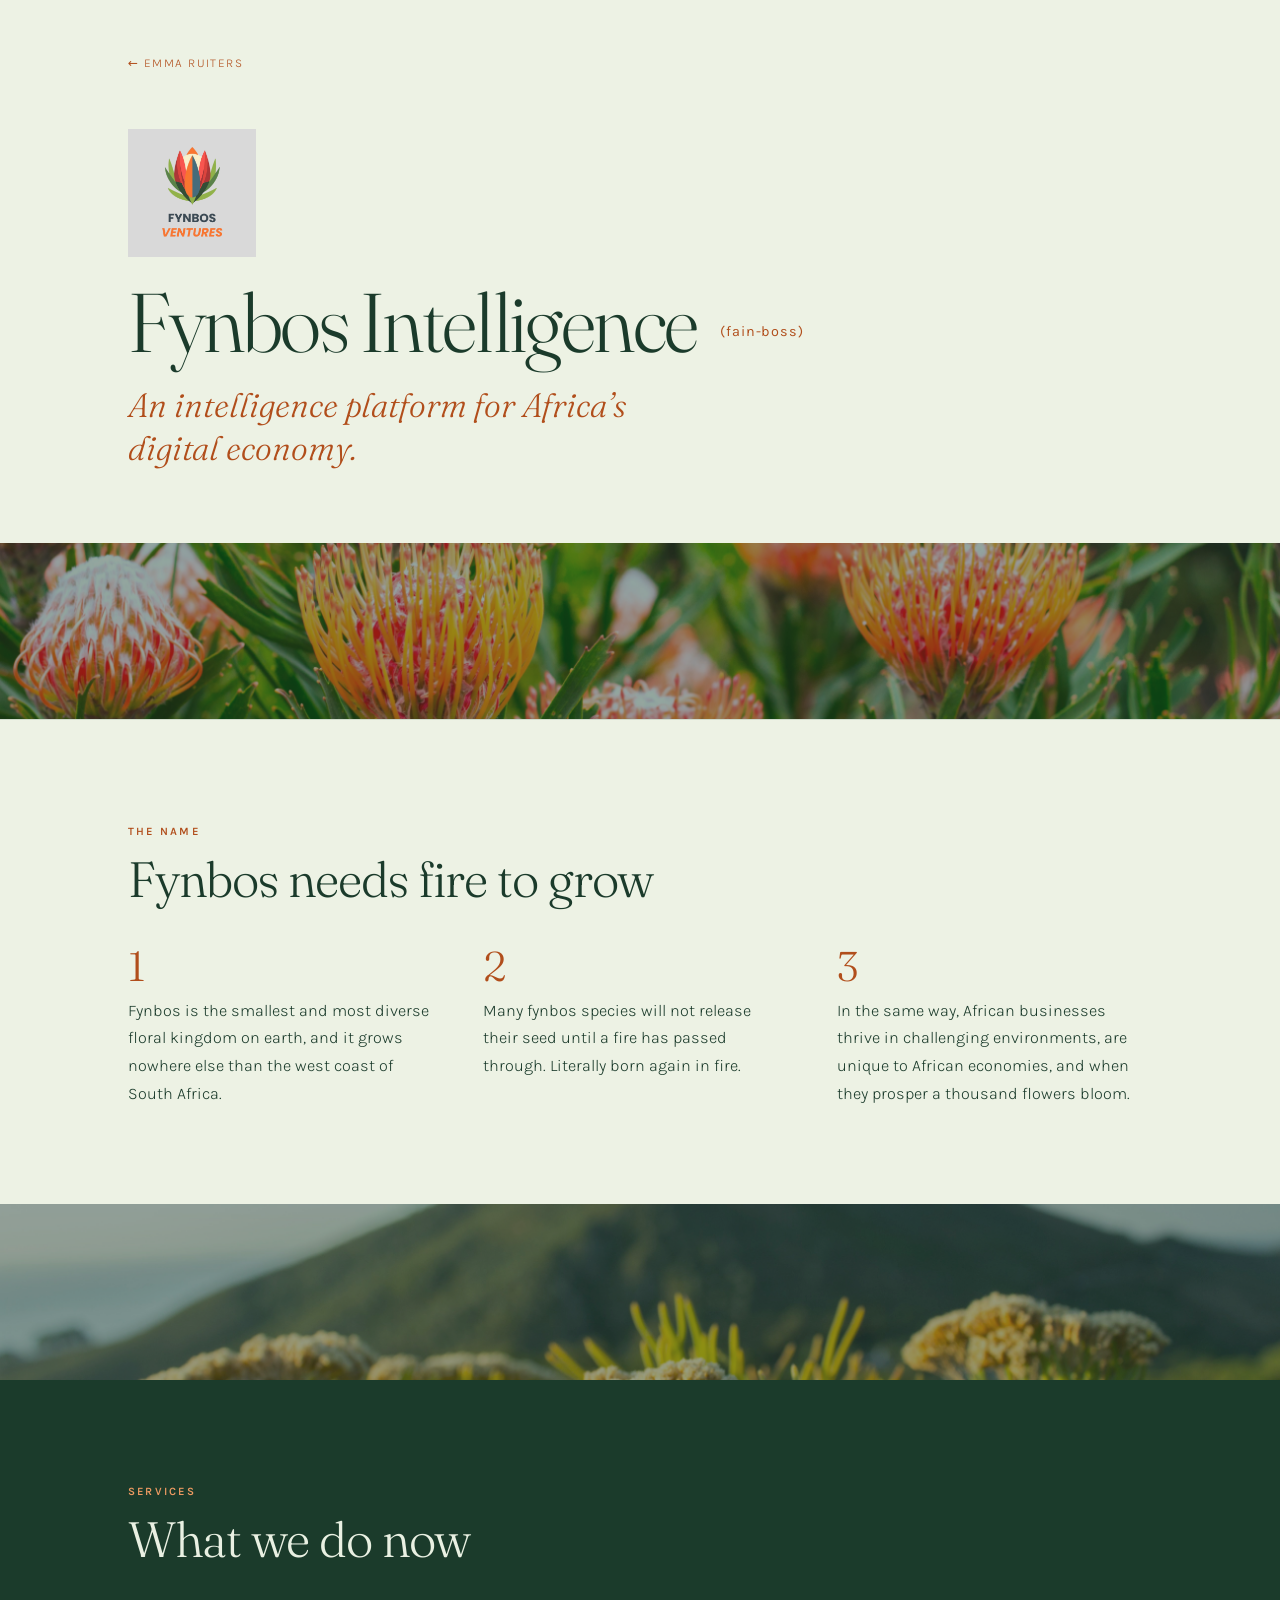
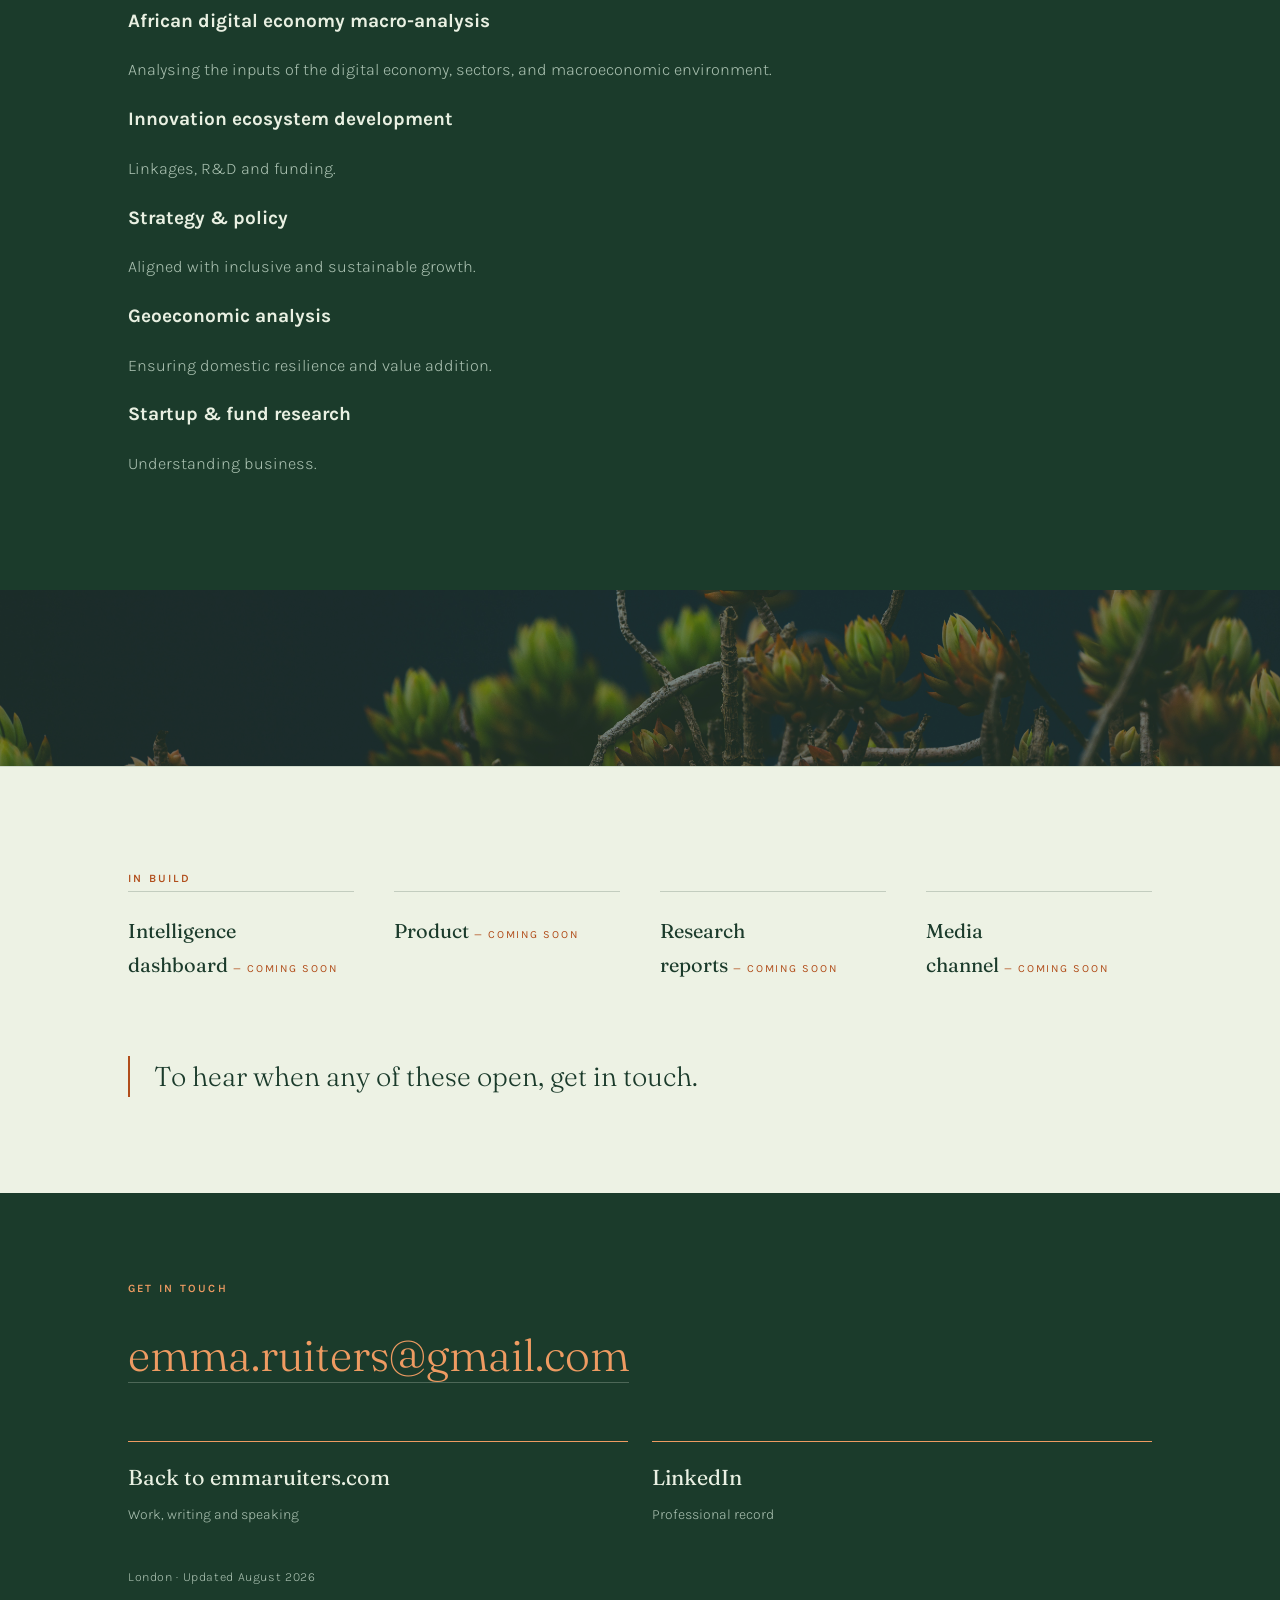
==== commit 64ef605b: "Remove tags from articles in fynbos.html Removed tags from various articles in the fynbos.html file." ====
--- a/fynbos.html
+++ b/fynbos.html
@@ -88,27 +88,22 @@
 
     <div class="pillars">
       <article>
-        <span class="tag">Macro</span>
         <h3>African digital economy macro-analysis</h3>
         <p>Analysing the inputs of the digital economy, sectors, and macroeconomic environment.</p>
       </article>
       <article>
-        <span class="tag">Ecosystems</span>
         <h3>Innovation ecosystem development</h3>
         <p>Linkages, R&amp;D and funding.</p>
       </article>
       <article>
-        <span class="tag">Policy</span>
         <h3>Strategy &amp; policy</h3>
         <p>Aligned with inclusive and sustainable growth.</p>
       </article>
       <article>
-        <span class="tag">Geoeconomics</span>
         <h3>Geoeconomic analysis</h3>
         <p>Ensuring domestic resilience and value addition.</p>
       </article>
       <article>
-        <span class="tag">Capital</span>
         <h3>Startup &amp; fund research</h3>
         <p>Understanding business.</p>
       </article>
